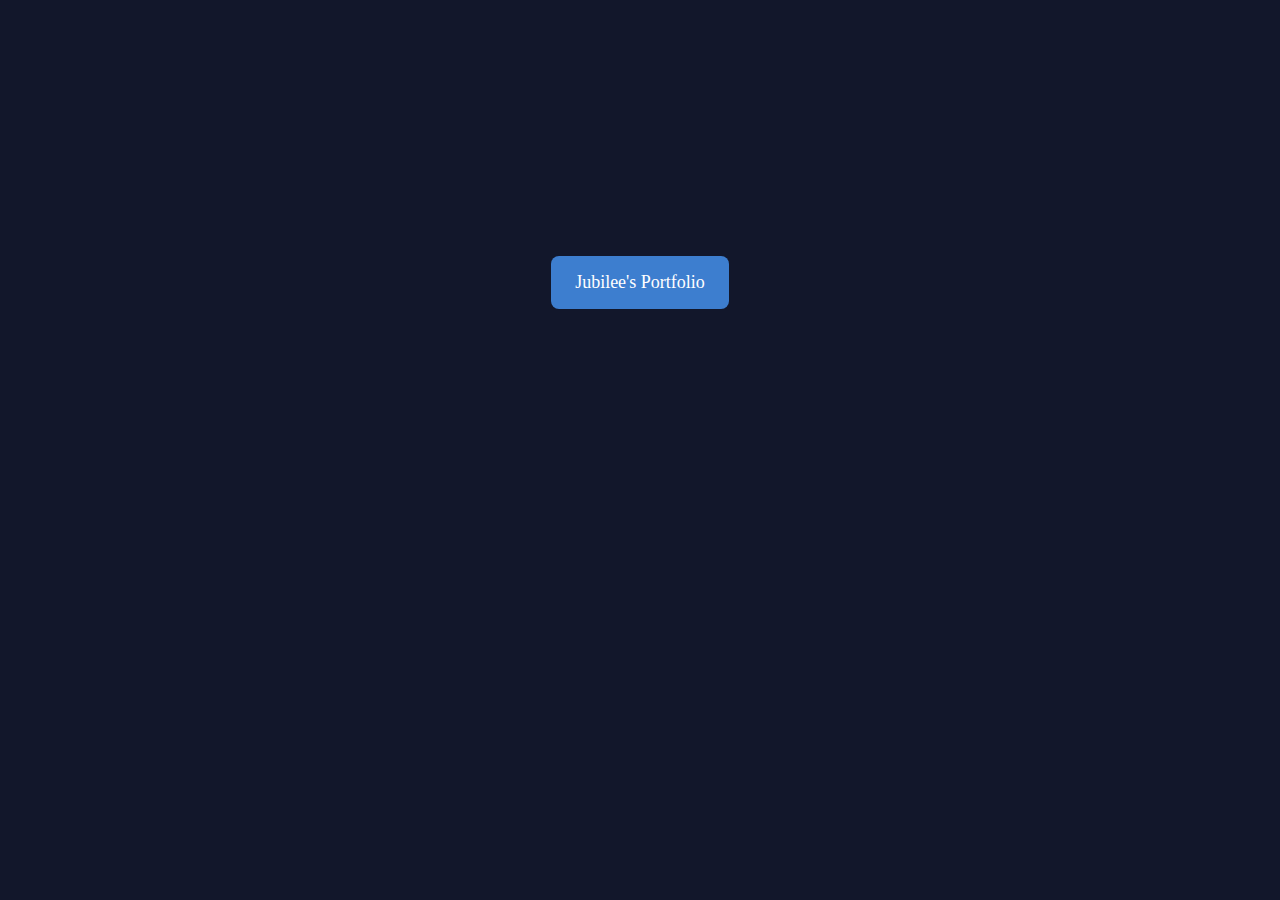
==== index.html @ dd10c6a4 "add all projects, portfolio and index.html" ====
<!DOCTYPE html>
<html lang="en">
<head>
  <meta charset="UTF-8">
  <meta name="viewport" content="width=device-width, initial-scale=1.0">
  <title>Document</title>
  <style>
    *{
      padding: 0;
      margin: 0;
      box-sizing: border-box;
    }
    body{
      display: flex;
      justify-content: center;
      align-items: center;
      margin: 20% auto;
      background-color: #12172B;
    }
    a{
      padding: 1rem 1.5rem;
      background-color: #3D7ECF; 
      text-decoration: none;
      color: #fff;
      border-radius: 0.5rem;
      font-size: 18px;
      transition: .5s;
      cursor: pointer;
    }
    a:hover{
      background-color: #1e4b82;
    }
  </style>
</head>
<body>
  <a href="/My portfolio/index.html">Jubilee's Portfolio</a>
</body>
</html>
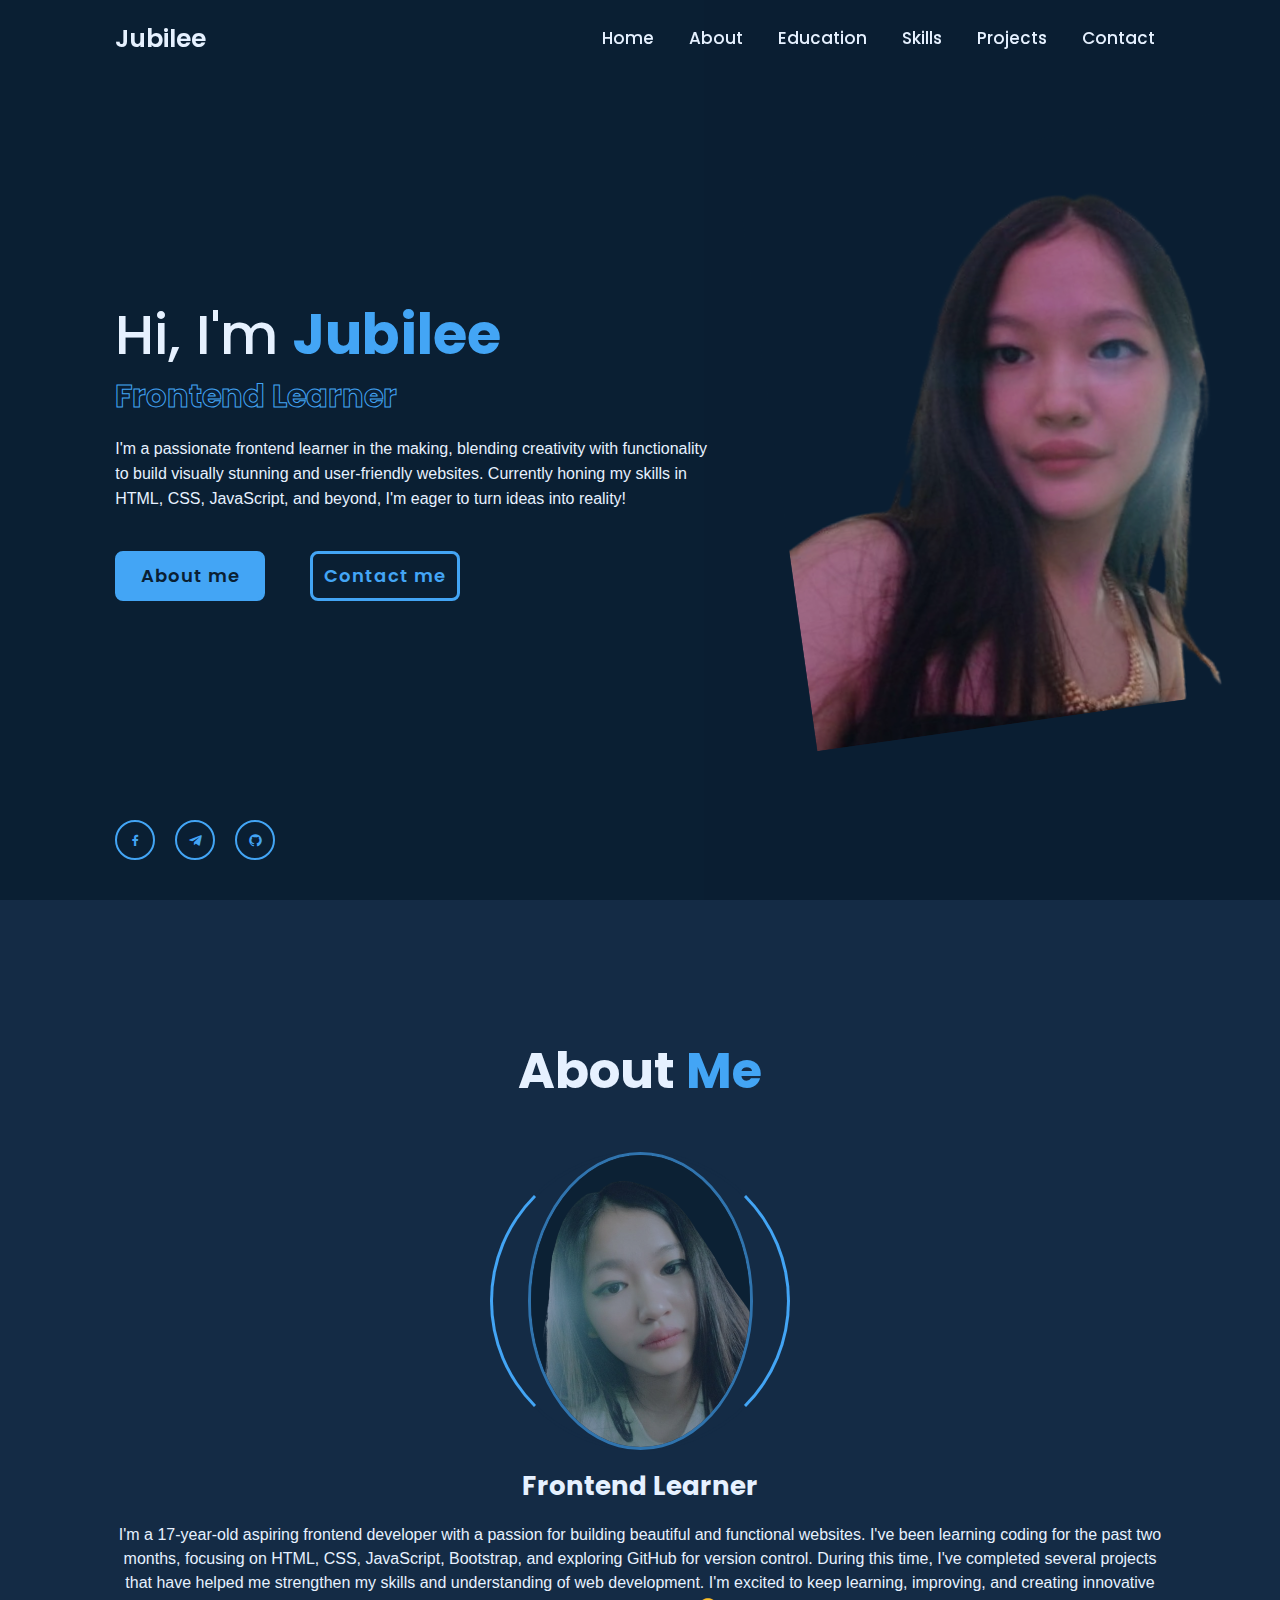
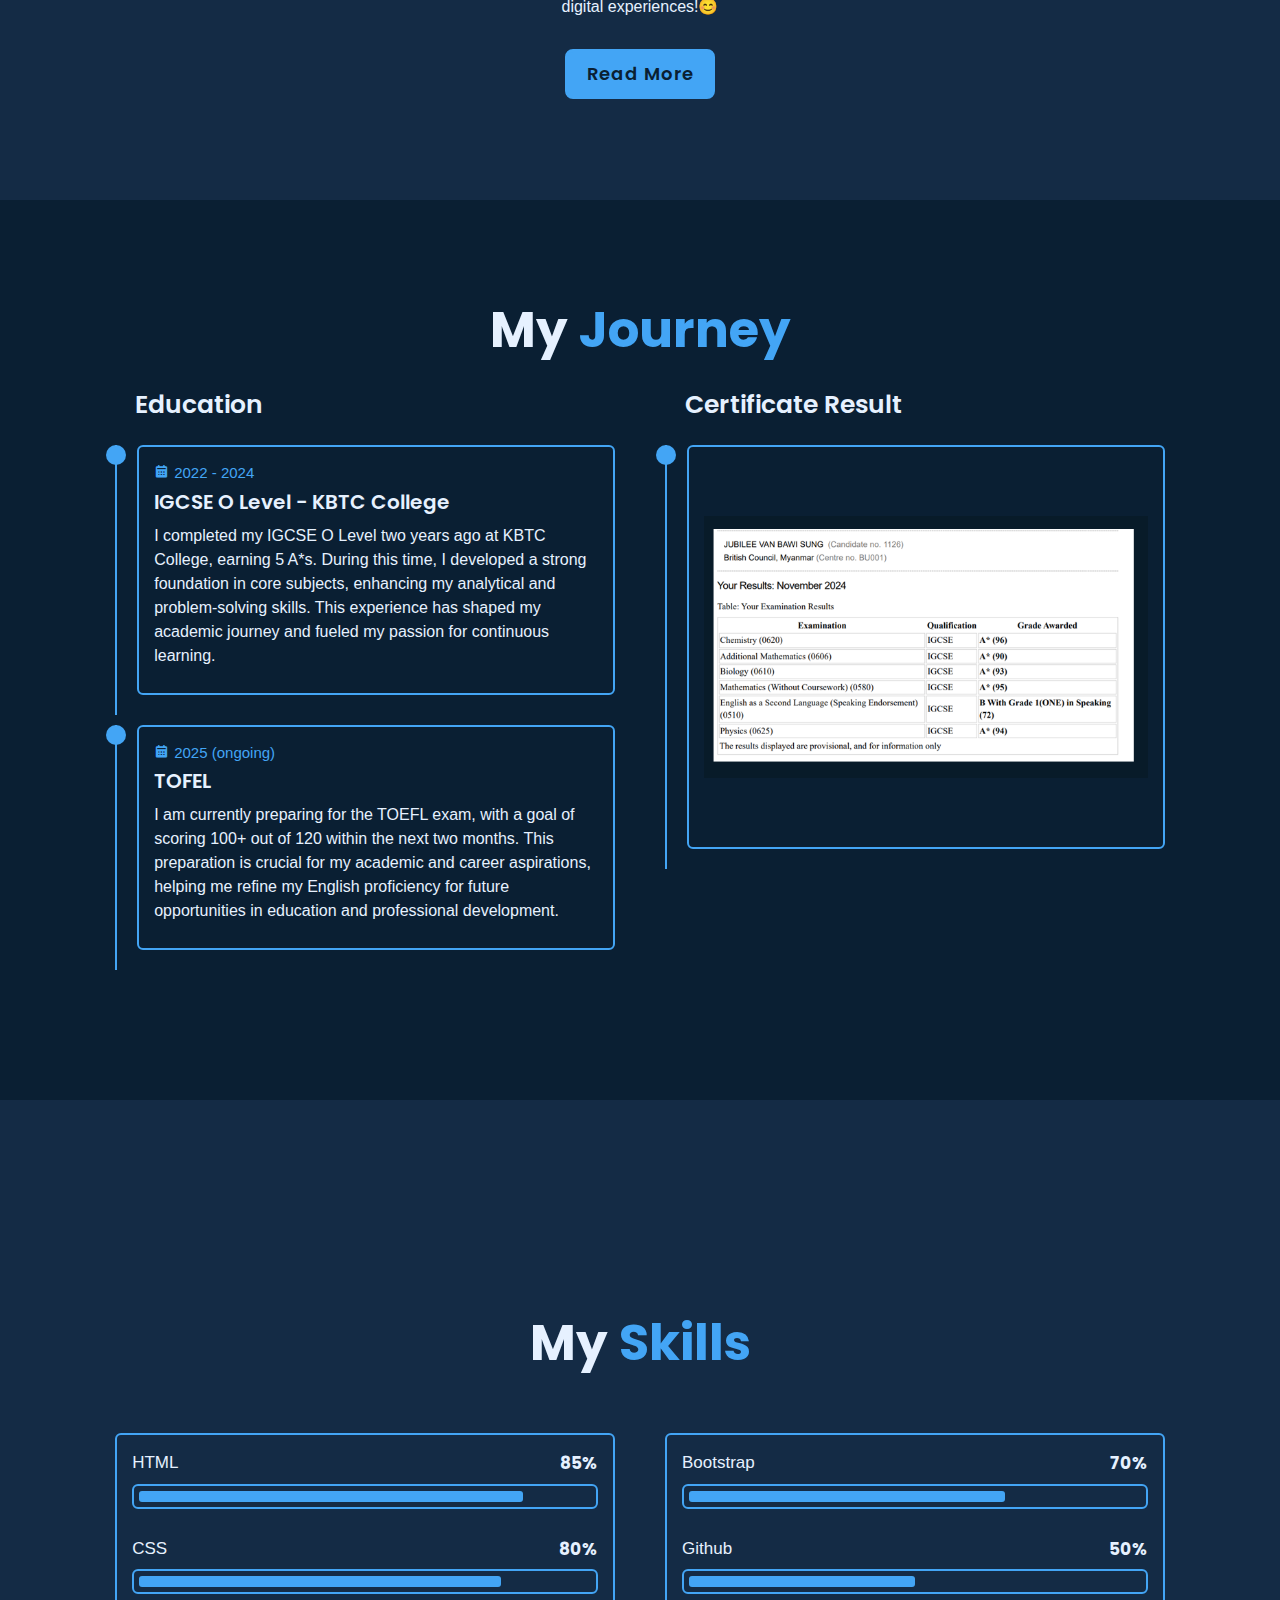
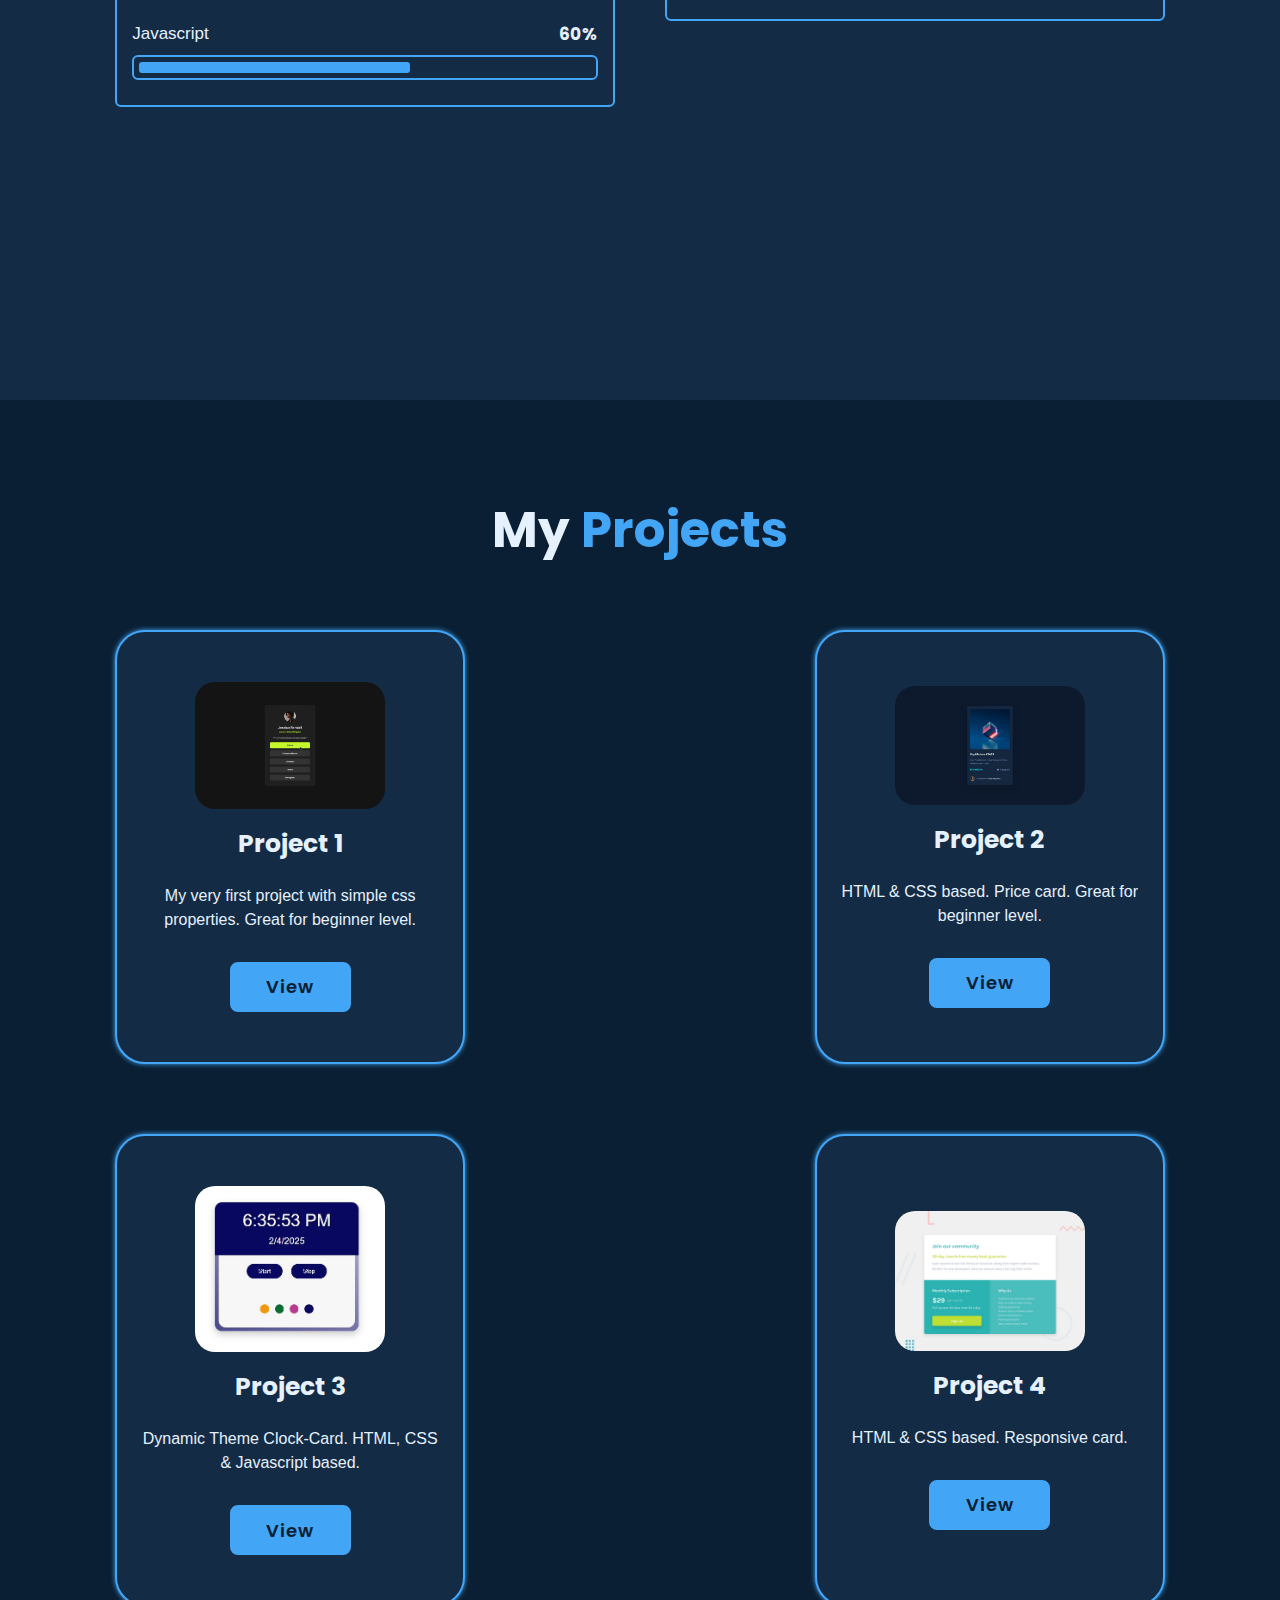
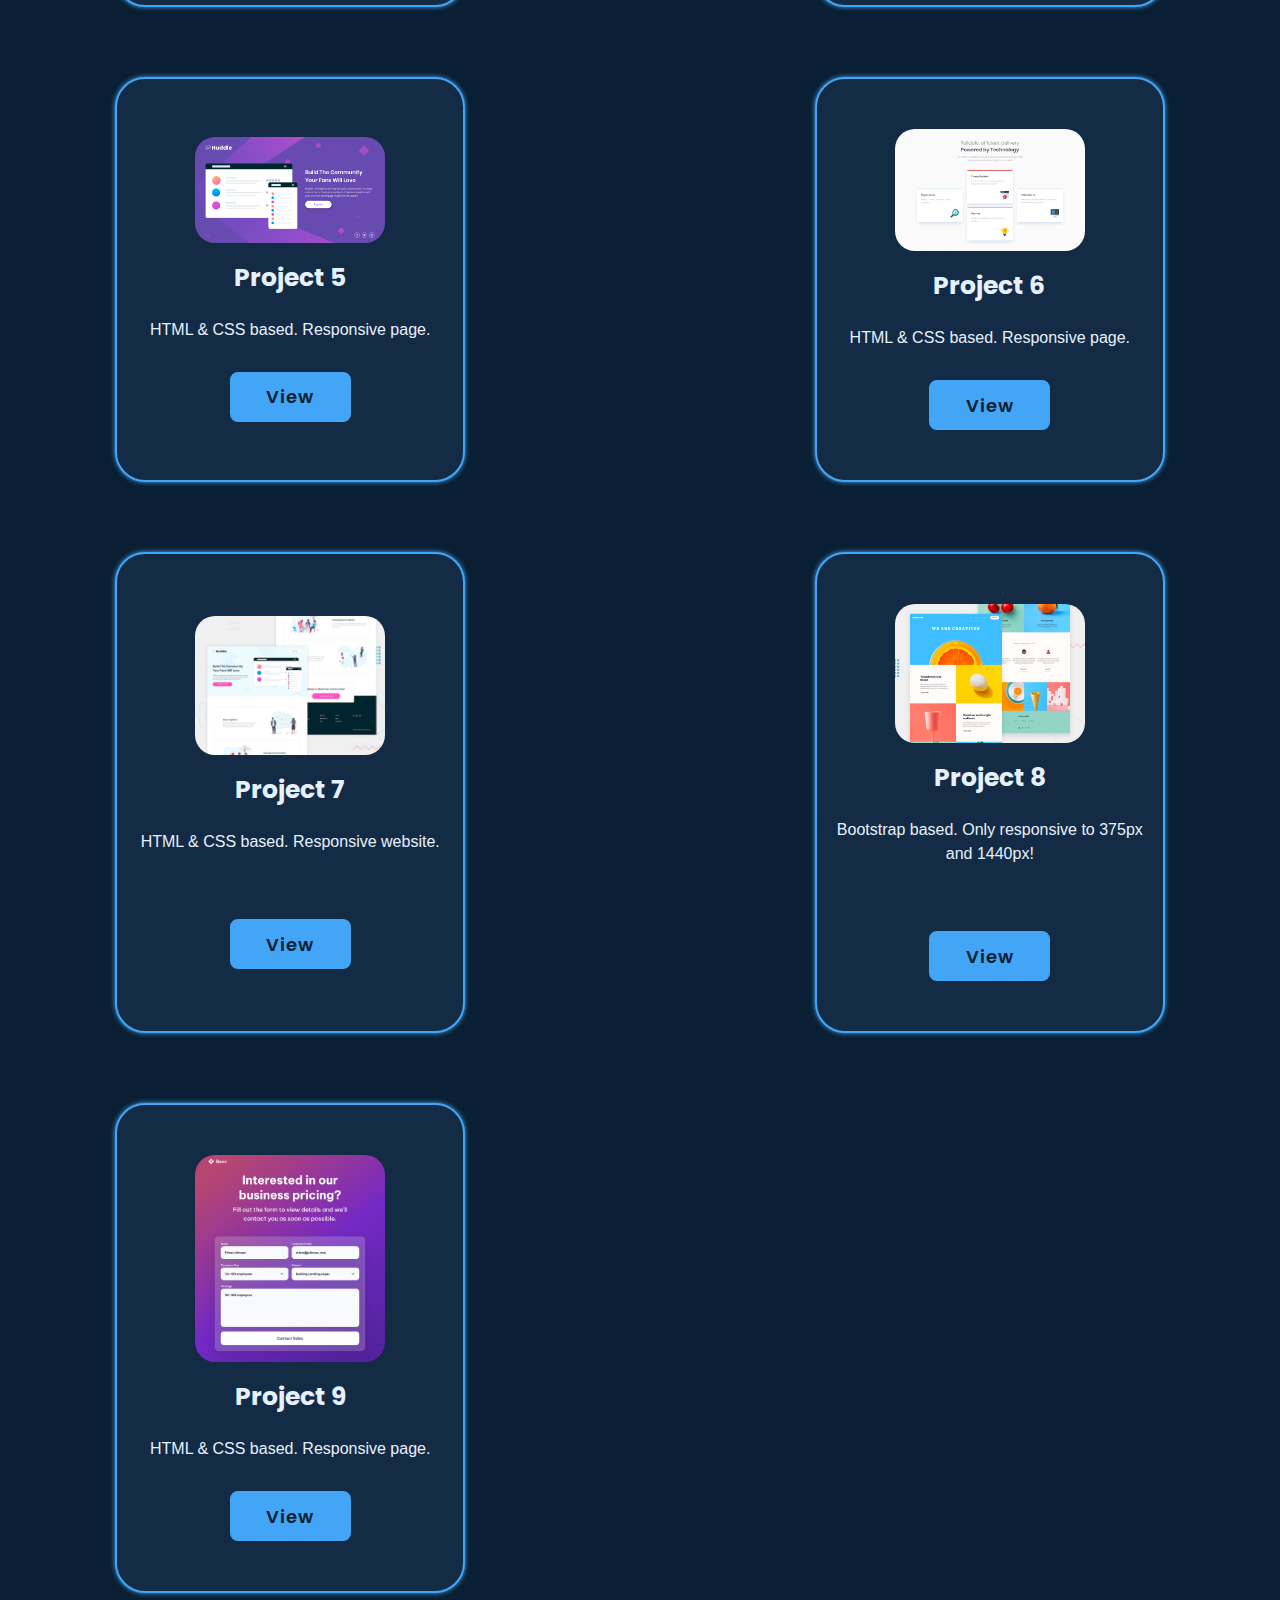
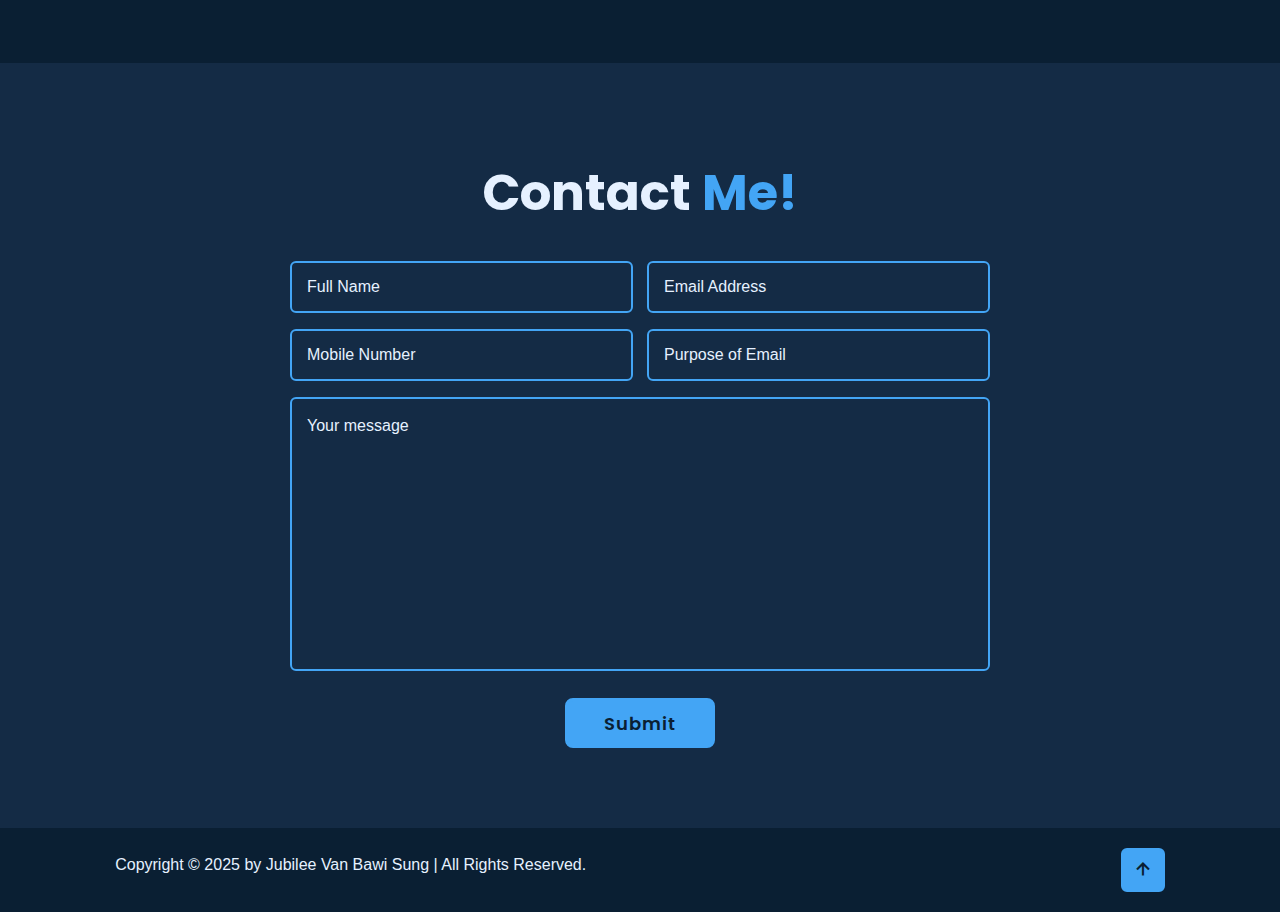
==== commit 916a3635: "changes in position of files" ====
--- a/index.html
+++ b/index.html
@@ -4,35 +4,299 @@
   <meta charset="UTF-8">
   <meta name="viewport" content="width=device-width, initial-scale=1.0">
   <title>Document</title>
-  <style>
-    *{
-      padding: 0;
-      margin: 0;
-      box-sizing: border-box;
-    }
-    body{
-      display: flex;
-      justify-content: center;
-      align-items: center;
-      margin: 20% auto;
-      background-color: #12172B;
-    }
-    a{
-      padding: 1rem 1.5rem;
-      background-color: #3D7ECF; 
-      text-decoration: none;
-      color: #fff;
-      border-radius: 0.5rem;
-      font-size: 18px;
-      transition: .5s;
-      cursor: pointer;
-    }
-    a:hover{
-      background-color: #1e4b82;
-    }
-  </style>
+  <link rel="stylesheet" href="https://maxcdn.bootstrapcdn.com/bootstrap/4.5.2/css/bootstrap.min.css">
+
+<!-- Bootstrap -->
+  <link rel="stylesheet" href="assets/css/style.css">
+
+  <!-- box icons -->
+  <link rel="stylesheet" href="https://unpkg.com/boxicons@2.1.4/css/boxicons.min.css">
 </head>
 <body>
-  <a href="/My portfolio/index.html">Jubilee's Portfolio</a>
+  <!--header design-->
+  <header class="header">
+    <a href="#" class="logo">Jubilee</a>
+
+    <div class="bx bx-menu" id="menu-icon"></div>
+
+    <nav class="navbar">
+      <a href="#home" class="active">Home</a>
+      <a href="#about">About</a>
+      <a href="#education">Education</a>
+      <a href="#skills">Skills</a>
+      <a href="#projects">Projects</a>
+      <a href="#contact">Contact</a>
+
+      <span class="active-nav"></span>
+    </nav>
+  </header>
+
+  <!-- Home section design -->
+  <section class="home" id="home">
+      <div class="home-content">
+        <h1>Hi, I'm <span>Jubilee</span></h1>
+        <div class="text-animate">
+          <h3>Frontend Learner</h3>
+        </div>
+        <p>I'm a passionate frontend learner in the making, blending creativity with functionality to build visually stunning and user-friendly websites. Currently honing my skills in HTML, CSS, JavaScript, and beyond, I'm eager to turn ideas into reality!</p>
+  
+        <div class="btn-box">
+          <a href="#about" class="btn">About me</a>
+          <a href="#contact" class="btn">Contact me</a>
+        </div>
+      </div>
+
+    <div class="home-icons">
+      <a href="https://www.facebook.com/share/1MCAfER3Y3/" target="_blank"><i class="bx bxl-facebook"></i></a>
+      <a href="/assets/images/imgs/telegram_scan-removebg-preview.png" target="_blank"><i class='bx bxl-telegram' ></i></a>
+      <a href="#" target="_blank"><i class='bx bxl-github'></i></a>
+    </div>
+
+    <div class="home-imgHover"></div>
+  </section>
+
+  <!-- About section design-->
+  <section class="about" id="about">
+    <h2 class="heading">About <span>Me</span></h2>
+
+    <div class="about-img">
+      <img src="/assets/images/home-removebg-preview.png" alt="img">
+      <span class="circle-spin"></span>
+    </div>
+
+    <div class="about-content">
+      <h3>Frontend Learner</h3>
+      <p>I'm a 17-year-old aspiring frontend developer with a passion for building beautiful and functional websites. I've been learning coding for the past two months, focusing on HTML, CSS, JavaScript, Bootstrap, and exploring GitHub for version control. During this time, I've completed several projects that have helped me strengthen my skills and understanding of web development. I'm excited to keep learning, improving, and creating innovative digital experiences!😊</p>
+
+      <div class="btn-box btns">
+        <a href="#education" class="btn">Read More</a>
+      </div>
+    </div>
+  </section>
+
+  <!-- Education section design -->
+  <section class="education" id="education">
+    <h2 class="heading">My <span>Journey</span></h2>
+    <div class="education-wrapper">
+      <div class="education-container">
+        <div class="education-info education-column">
+          <h3 class="title">Education</h3>
+          <div class="education-box">
+            <div class="education-content">
+              <div class="content">
+                <div class="year"><i class="bx bxs-calendar"></i>2022 - 2024</div>
+                <h3>IGCSE O Level - KBTC College</h3>
+                <p>I completed my IGCSE O Level two years ago at KBTC College, earning 5 A*s. During this time, I developed a strong foundation in core subjects, enhancing my analytical and problem-solving skills. This experience has shaped my academic journey and fueled my passion for continuous learning.</p>
+              </div>
+            </div>
+          </div>
+          <div class="education-box">
+            <div class="education-content">
+              <div class="content">
+                <div class="year"><i class="bx bxs-calendar"></i>2025 (ongoing)</div>
+                <h3>TOFEL</h3>
+                <p>I am currently preparing for the TOEFL exam, with a goal of scoring 100+ out of 120 within the next two months. This preparation is crucial for my academic and career aspirations, helping me refine my English proficiency for future opportunities in education and professional development.</p>
+              </div>
+            </div>
+          </div>
+        </div>
+        
+        <div class="education-certificate education-column">
+          <h3 class="title">Certificate Result</h3>
+          <div class="img-box">
+            <div class="img-content">
+            <div class="img">
+              <div class="image"></div>
+            </div>
+          </div>
+          </div>
+        </div>
+      </div>
+    </div>
+  </section>
+  
+
+  <!-- Skills section design -->
+  <section class="skills" id="skills">
+    <div class="wrapper">
+    <h2 class="heading">My <span>Skills</span></h2>
+    <div class="skills-row">
+      <div class="skills-column">
+        <div class="skills-box">
+          <div class="skills-content">
+
+            <div class="progress-container">
+              <h3>HTML <span>85%</span></h3>
+              <div class="bar"><span class="html"></span></div>
+            </div>
+
+            <div class="progress-container">
+              <h3>CSS <span>80%</span></h3>
+              <div class="bar"><span class="css"></span></div>
+            </div>
+
+            <div class="progress-container">
+              <h3>Javascript <span>60%</span></h3>
+              <div class="bar"><span class="java-script"></span></div>
+            </div>
+          </div>
+        </div>
+      </div>
+      <div class="skills-column">
+        <div class="skills-box">
+          <div class="skills-content">
+            <div class="progress-container">
+              <h3>Bootstrap <span>70%</span></h3>
+              <div class="bar"><span class="bootstrap"></span></div>
+            </div>
+
+            <div class="progress-container">
+              <h3>Github <span>50%</span></h3>
+              <div class="bar"><span class="github"></span></div>
+            </div>
+          </div>
+        </div>
+      </div>
+    </div>
+  </div>
+  </section>
+
+    <!-- Projects section design -->
+  <section class="projects" id="projects">
+    <h2 class="heading">My <span>Projects</span></h2>
+    <div class="projects-box">
+      <div class="project-card">
+        <img src="/assets/images/projects/1.jpg" alt="Project 1">
+        <h3>Project 1</h3>
+        <p>My very first project with simple css properties. Great for beginner level.</p>
+        <div class="btn-box btns">
+          <a href="/projects/social-links-profile-main/index.html" class="btn" target="_blank">View</a>
+        </div>
+      </div>
+      <div class="project-card">
+        <img src="/assets/images/projects/2.jpg" alt="Project 2">
+        <h3>Project 2</h3>
+        <p>HTML & CSS based. Price card. Great for beginner level.</p>
+        <div class="btn-box btns">
+          <a href="/projects/nft-preview-card-component-main/index.html" class="btn" target="_blank">View</a>
+        </div>
+      </div>
+      <div class="project-card">
+        <img src="/assets/images/projects/10.jpg" alt="Project 3">
+        <h3>Project 3</h3>
+        <p>Dynamic Theme Clock-Card. HTML, CSS & Javascript based.</p>
+        <div class="btn-box btns">
+          <a href="/projects/MyDynamicTheme/index.html" class="btn" target="_blank">View</a>
+        </div>
+      </div>
+      <div class="project-card">
+        <img src="/assets/images/projects/4.jpg" alt="Project 4">
+        <h3>Project 4</h3>
+        <p>HTML & CSS based. Responsive card.</p>
+        <div class="btn-box btns">
+          <a href="/projects/single-price-grid-component-master/index.html" class="btn" target="_blank">View</a>
+        </div>
+      </div>
+      <div class="project-card">
+        <img src="/assets/images/projects/5.jpg" alt="Project 5">
+        <h3>Project 5</h3>
+        <p>HTML & CSS based. Responsive page.</p>
+        <div class="btn-box btns">
+          <a href="/projects/huddle-landing-page-with-single-introductory-section-master/index.html" class="btn" target="_blank">View</a>
+        </div>
+      </div>
+      <div class="project-card">
+        <img src="/assets/images/projects/6.jpg" alt="Project 6">
+        <h3>Project 6</h3>
+        <p>HTML & CSS based. Responsive page.</p>
+        <div class="btn-box btns">
+          <a href="/projects/four-card-feature-section-master/index.html" class="btn" target="_blank">View</a>
+        </div>
+      </div>
+      <div class="project-card">
+        <img src="/assets/images/projects/7.jpg" alt="Project 7">
+        <h3>Project 7</h3>
+        <p>HTML & CSS based. Responsive website.</p>
+        <br>
+        <div class="btn-box btns">
+          <a href="/projects/Homepage/index.html" class="btn" target="_blank">View</a>
+        </div>
+      </div>
+      <div class="project-card">
+        <img src="/assets/images/projects/8.jpg" alt="Project 8">
+        <h3>Project 8</h3>
+        <p>Bootstrap based. Only responsive to 375px and 1440px!</p>
+        <br>
+        <div class="btn-box btns">
+          <a href="/projects/sunnyside-agency-landing-page-main/index.html" class="btn" target="_blank">View</a>
+        </div>
+      </div>
+      <div class="project-card">
+        <img src="/assets/images/projects/9.jpg" alt="Project 9">
+        <h3>Project 9</h3>
+        <p>HTML & CSS based. Responsive page.</p>
+        <div class="btn-box btns">
+          <a href="/projects/contact-page-master/index.html" class="btn" target="_blank">View</a>
+        </div>
+      </div>
+    </div>
+  </section>
+
+  <!-- Contact section design -->
+  <section class="contact" id="contact">
+    <h2 class="heading">Contact <span>Me!</span></h2>
+
+    <form action="#">
+      <div class="input-box">
+        <div class="input-field">
+          <input type="text" placeholder="Full Name" required>
+          <span class="focus"></span>
+        </div>
+        <div class="input-field">
+          <input type="email" placeholder="Email Address" required>
+          <span class="focus"></span>
+        </div>
+      </div>
+
+      <div class="input-box">
+        <div class="input-field">
+          <input type="number" placeholder="Mobile Number" required>
+          <span class="focus"></span>
+        </div>
+        <div class="input-field">
+          <input type="text" placeholder="Purpose of Email" required>
+          <span class="focus"></span>
+        </div>
+      </div>
+
+      <div class="textarea-field">
+        <textarea name="" id="" cols="30" rows="10" placeholder="Your message" required></textarea>
+        <span class="focus"></span>
+      </div>
+
+      <div class="btn-box btns">
+        <button type="submit" class="btn" id="submit">Submit</button>
+      </div>
+      <p id="paragraph"></p>
+    </form>
+  </section>
+
+  <!-- Footer design -->
+   <footer class="footer">
+    <div class="footer-text">
+      <p>Copyright &copy; 2025 by Jubilee Van Bawi Sung | All Rights Reserved.</p>
+    </div>
+    
+    <div class="footer-icons">
+      <a href="#"><i class="bx bx-up-arrow-alt"></i></a>
+    </div>
+   </footer>
+
+
+  <script src="/My portfolio/assets/js/script.js"></script>
+  <script src="/My portfolio/assets/js/submit.js"></script>
+  <!-- Bootstrap -->
+  <script src="https://maxcdn.bootstrapcdn.com/bootstrap/4.5.2/js/bootstrap.bundle.min.js"></script>
+
 </body>
 </html>--- a/assets/css/style.css
+++ b/assets/css/style.css
@@ -0,0 +1,872 @@
+@font-face {
+  font-family: "Poppins-light";
+  src: url("../font/Poppins/Poppins-Light.ttf");
+}
+@font-face {
+  font-family: "Poppins-regular";
+  src: url("../font/Poppins/Poppins-Regular.ttf");
+}
+@font-face {
+  font-family: "Poppins-medium";
+  src: url("../font/Poppins/Poppins-Medium.ttf");
+}
+@font-face {
+  font-family: "Poppins-semiBold";
+  src: url("../font/Poppins/Poppins-SemiBold.ttf");
+}
+@font-face {
+  font-family: "Poppins-bold";
+  src: url("../font/Poppins/Poppins-Bold.ttf");
+}
+@font-face {
+  font-family: "Poppins-extraBold";
+  src: url("../font/Poppins/Poppins-ExtraBold.ttf");
+}
+* {
+  padding: 0;
+  margin: 0;
+  box-sizing: border-box;
+  font-family: "Poppins", sans-serif;
+  text-decoration: none;
+  border: none;
+  outline: none;
+  scroll-behavior: smooth;
+}
+
+/*#2D91C2 #2F9BCE*/
+html {
+  font-size: 62.5%;
+}
+
+body {
+  background-color: #0A1F33;
+  color: #E6F1FF;
+}
+
+/* Universal button style */
+.btn-box {
+  position: relative;
+  display: flex;
+  justify-content: space-between;
+  width: 34.5rem;
+  height: 5rem;
+}
+.btn-box .btn {
+  position: relative;
+  display: inline-flex; /*can put jc and ai center in children */
+  justify-content: center;
+  align-items: center;
+  width: 15rem;
+  height: 100%;
+  background-color: #43A5F5;
+  border: 3.2px solid #43A5F5;
+  border-radius: 0.8rem;
+  font-size: 1.8rem;
+  font-family: Poppins-semiBold;
+  letter-spacing: 0.1rem;
+  color: #0A1F33;
+  z-index: 1;
+  overflow: hidden;
+  transform: 0.5s;
+}
+.btn-box .btn:hover {
+  color: #43A5F5;
+}
+.btn-box .btn:nth-child(2) {
+  background-color: transparent;
+  color: #43A5F5;
+}
+.btn-box .btn:nth-child(2):hover {
+  color: #0A1F33;
+}
+.btn-box .btn:nth-child(2)::before {
+  background-color: #43A5F5;
+}
+.btn-box .btn::before {
+  content: "";
+  position: absolute;
+  top: 0;
+  left: 0;
+  width: 0;
+  height: 100%;
+  background-color: #0A1F33;
+  z-index: -1;
+  transition: 0.5s;
+}
+.btn-box .btn:hover::before {
+  width: 100%;
+}
+
+/* Universal heading style */
+.heading {
+  font-size: 5rem;
+  margin-bottom: 3rem;
+  text-align: center;
+}
+
+span {
+  color: #43A5F5;
+}
+
+.heading, span {
+  font-family: Poppins-bold;
+}
+
+/*Header design*/
+.header {
+  position: fixed;
+  top: 0;
+  left: 0;
+  width: 100%;
+  padding: 2rem 9%;
+  background: transparent;
+  -webkit-backdrop-filter: blur(10px);
+          backdrop-filter: blur(10px);
+  display: flex;
+  justify-content: space-between;
+  align-items: center;
+  z-index: 100;
+  transition: 0.3s;
+}
+.header.sticky {
+  background: linear-gradient(transparent, #0A1F33);
+  -webkit-backdrop-filter: blur(20px);
+          backdrop-filter: blur(20px);
+}
+.header .logo {
+  font-size: 2.5rem;
+  color: #E6F1FF;
+  font-family: Poppins-semiBold;
+  transition: 0.3s;
+}
+.header .logo:hover {
+  text-decoration: none;
+  transform: scale(1.15);
+}
+.header .navbar a {
+  font-size: 1.7rem;
+  color: #E6F1FF;
+  font-family: Poppins-medium;
+  margin-left: 3.5rem;
+  transition: 0.3s ease;
+}
+.header .navbar a:hover {
+  color: #43A5F5;
+  text-decoration: none;
+  /*transform: scale(1.05);*/
+}
+.header .navbar a:active {
+  color: #43A5F5;
+  text-decoration: none;
+}
+.header #menu-icon {
+  font-size: 3.6rem;
+  color: #E6F1FF;
+  cursor: pointer;
+  visibility: hidden;
+}
+
+/* Universal section alignment */
+section {
+  min-height: 100vh;
+  padding: 10rem 9% 2rem;
+}
+
+/* Home design */
+.home {
+  display: flex;
+  align-items: center;
+  padding: 0 9%;
+  background-image: url("/assets/images/imgs/IMG.png");
+  background-repeat: no-repeat;
+  background-position: cover;
+  background-position: center;
+}
+.home .home-content {
+  max-width: 60rem;
+  z-index: 99;
+}
+.home .home-content h1 {
+  font-size: 5.6rem;
+  font-family: Poppins-medium;
+  line-height: 1.3;
+}
+.home .home-content h1 span {
+  color: #43A5F5;
+}
+.home .home-content .text-animate {
+  position: relative;
+  width: 32.8rem;
+}
+.home .home-content .text-animate h3 {
+  font-size: 3.2rem;
+  font-family: Poppins-bold;
+  color: transparent;
+  -webkit-text-stroke: 1px #43A5F5;
+}
+.home .home-content p {
+  font-size: 1.6rem;
+  margin: 2rem 0 4rem;
+  line-height: 2.5rem; /*optional*/
+}
+.home .home-content .btn-box {
+  position: relative;
+  display: flex;
+  justify-content: space-between;
+  width: 34.5rem;
+  height: 5rem;
+}
+.home .home-content .btn-box .btn {
+  position: relative;
+  display: inline-flex; /*can put jc and ai center in children */
+  justify-content: center;
+  align-items: center;
+  width: 15rem;
+  height: 100%;
+  background-color: #43A5F5;
+  border: 3.2px solid #43A5F5;
+  border-radius: 0.8rem;
+  font-size: 1.8rem;
+  font-family: Poppins-semiBold;
+  letter-spacing: 0.1rem;
+  color: #0A1F33;
+  z-index: 1;
+  overflow: hidden;
+  transform: 0.5s;
+}
+.home .home-content .btn-box .btn:hover {
+  color: #43A5F5;
+}
+.home .home-content .btn-box .btn:nth-child(2) {
+  background-color: transparent;
+  color: #43A5F5;
+}
+.home .home-content .btn-box .btn:nth-child(2):hover {
+  color: #0A1F33;
+}
+.home .home-content .btn-box .btn:nth-child(2)::before {
+  background-color: #43A5F5;
+}
+.home .home-content .btn-box .btn::before {
+  content: "";
+  position: absolute;
+  top: 0;
+  left: 0;
+  width: 0;
+  height: 100%;
+  background-color: #0A1F33;
+  z-index: -1;
+  transition: 0.5s;
+}
+.home .home-content .btn-box .btn:hover::before {
+  width: 100%;
+}
+.home .home-icons {
+  position: absolute;
+  bottom: 4rem;
+  display: flex;
+  justify-content: space-between;
+  gap: 2rem;
+}
+.home .home-icons a {
+  position: relative;
+  display: inline-flex;
+  justify-content: center;
+  align-items: center;
+  width: 40px;
+  height: 40px;
+  background-color: transparent;
+  border: 0.2rem solid #43A5F5;
+  border-radius: 50%;
+  font-size: 1.5rem;
+  color: #43A5F5;
+  z-index: 1;
+  overflow: hidden;
+}
+.home .home-icons a:hover {
+  color: #0A1F33;
+}
+.home .home-icons a::before {
+  content: "";
+  position: absolute;
+  top: 0;
+  left: 0;
+  width: 0;
+  height: 100%;
+  background-color: #43A5F5;
+  z-index: -1;
+  transition: 0.5s;
+}
+.home .home-icons a:hover::before {
+  width: 100%;
+}
+.home .home-imgHover {
+  position: absolute;
+  top: 0;
+  right: 0;
+  width: 45%;
+  height: 100%;
+  background-color: transparent;
+  /*border: 2px solid red;*/
+  background: #0A1F33;
+  /*opacity: 0.45;*/
+  opacity: 0.2;
+}
+
+/* About design */
+.about {
+  display: flex;
+  justify-content: center;
+  align-items: center;
+  flex-direction: column;
+  gap: 2rem;
+  background-color: #142B45;
+  padding-bottom: 6rem;
+}
+.about .heading {
+  font-size: 5rem;
+  margin-bottom: 3rem;
+  text-align: center;
+}
+.about span {
+  color: #43A5F5;
+}
+.about .heading, .about span {
+  font-family: Poppins-bold;
+}
+.about .about-img {
+  position: relative;
+  display: flex;
+  justify-content: center;
+  align-items: center;
+  width: 30rem;
+  height: 30rem;
+}
+.about .about-img img {
+  width: 22.5rem;
+  border-radius: 50%;
+  border: 0.3rem solid #43A5F5;
+  opacity: 0.6;
+  z-index: 1;
+  -o-object-fit: contain;
+     object-fit: contain;
+}
+.about .about-img .circle-spin {
+  position: absolute;
+  top: 0%;
+  left: 0%;
+  transform: translate(-50%, -50%), rotate(0);
+  width: 100%;
+  height: 100%;
+  border-radius: 50%;
+  border-top: 0.3rem solid #142B45;
+  border-bottom: 0.3rem solid #142B45;
+  border-left: 0.3rem solid #43A5F5;
+  border-right: 0.3rem solid #43A5F5;
+  /*background-color: $bg-color;
+  opacity: 0.5;*/
+}
+.about .about-content {
+  text-align: center;
+}
+.about .about-content h3 {
+  font-size: 2.6rem;
+  font-family: Poppins-bold;
+}
+.about .about-content p {
+  font-size: 1.6rem;
+  margin: 2rem 0 3rem;
+}
+.about .about-content .btn-box {
+  margin: 0 auto;
+}
+.about .about-content .btn-box .btn {
+  margin: 0 auto;
+}
+
+/* Education design */
+.education {
+  padding-bottom: 4rem;
+}
+.education .education-wrapper .education-container {
+  display: flex;
+  flex-wrap: wrap;
+  gap: 5rem;
+}
+.education .education-wrapper .education-container .education-column {
+  flex: 1 1 40rem;
+}
+.education .education-wrapper .education-container .education-info {
+  display: flex;
+  flex-direction: column;
+  flex-wrap: wrap;
+  gap: 1rem;
+}
+.education .education-wrapper .education-container .education-info .title {
+  font-size: 2.5rem;
+  margin: 0 0 1.5rem 2rem;
+  font-family: Poppins-semiBold;
+}
+.education .education-wrapper .education-container .education-info .education-box {
+  border-left: 0.2rem solid #43A5F5;
+}
+.education .education-wrapper .education-container .education-info .education-box .education-content {
+  position: relative;
+  padding-left: 2rem;
+}
+.education .education-wrapper .education-container .education-info .education-box .education-content::before {
+  content: "";
+  position: absolute;
+  top: 0;
+  left: -1.1rem;
+  width: 2rem;
+  height: 2rem;
+  background: #43A5F5;
+  border-radius: 50%;
+}
+.education .education-wrapper .education-container .education-info .education-box .education-content .content {
+  position: relative;
+  padding: 1.5rem;
+  border: 0.2rem solid #43A5F5;
+  border-radius: 0.6rem;
+  margin-bottom: 2rem;
+}
+.education .education-wrapper .education-container .education-info .education-box .education-content .content::before {
+  content: "";
+  position: absolute;
+  top: 0;
+  left: 0;
+  width: 0;
+  height: 100%;
+  background-color: #142B45;
+  z-index: -1;
+  transition: 1s;
+}
+.education .education-wrapper .education-container .education-info .education-box .education-content .content:hover::before {
+  content: "";
+  position: absolute;
+  top: 0;
+  left: 0;
+  width: 100%;
+  height: 100%;
+  background-color: #142B45;
+  z-index: -1;
+}
+.education .education-wrapper .education-container .education-info .education-box .education-content .content .year {
+  font-size: 1.5rem;
+  color: #43A5F5;
+  padding-bottom: 0.5rem;
+}
+.education .education-wrapper .education-container .education-info .education-box .education-content .content .year i {
+  margin-right: 0.5rem;
+}
+.education .education-wrapper .education-container .education-info .education-box .education-content .content h3 {
+  font-size: 2rem;
+  font-family: Poppins-semiBold;
+}
+.education .education-wrapper .education-container .education-info .education-box .education-content .content p {
+  font-size: 1.6rem;
+  padding-top: 0.5rem;
+}
+.education .education-wrapper .education-container .education-certificate {
+  display: flex;
+  flex-direction: column;
+  gap: 1rem;
+}
+.education .education-wrapper .education-container .education-certificate .title {
+  font-size: 2.5rem;
+  margin: 0 0 1.5rem 2rem;
+  font-family: Poppins-semiBold;
+}
+.education .education-wrapper .education-container .education-certificate .img-box {
+  border-left: 0.2rem solid #43A5F5;
+}
+.education .education-wrapper .education-container .education-certificate .img-box .img-content {
+  position: relative;
+  padding-left: 2rem;
+}
+.education .education-wrapper .education-container .education-certificate .img-box .img-content::before {
+  content: "";
+  position: absolute;
+  top: 0;
+  left: -1.1rem;
+  width: 2rem;
+  height: 2rem;
+  background: #43A5F5;
+  border-radius: 50%;
+}
+.education .education-wrapper .education-container .education-certificate .img-box .img-content .img {
+  padding: 1.5rem;
+  border: 0.2rem solid #43A5F5;
+  border-radius: 0.6rem;
+  margin-bottom: 2rem;
+}
+.education .education-wrapper .education-container .education-certificate .img-box .img-content .img .image {
+  background-image: url("/assets/images/result-removebg-preview.png");
+  background-repeat: no-repeat;
+  background-size: contain;
+  background-position: center;
+  height: 37rem;
+  transition: 0.3s ease;
+}
+.education .education-wrapper .education-container .education-certificate .img-box .img-content .img .image:hover {
+  box-shadow: 0 0 25px #43A5F5, 0 0 50px #43A5F5;
+  transform: scale(1.02);
+}
+
+/* Skills design */
+.skills {
+  min-height: auto;
+  /*padding-bottom: 24rem;*/
+  min-height: 100vh;
+  background: #142B45;
+  display: flex;
+  flex-direction: column;
+  justify-content: center;
+  padding-top: 0;
+}
+.skills .wrapper {
+  height: 100%;
+  margin-bottom: 6rem;
+}
+.skills .wrapper .heading {
+  padding-bottom: 3rem;
+}
+.skills .wrapper .skills-row {
+  display: flex;
+  flex-wrap: wrap;
+  gap: 5rem;
+}
+.skills .wrapper .skills-row .skills-column {
+  flex: 1 1 40rem;
+}
+.skills .wrapper .skills-row .skills-column .skills-box .skills-content {
+  position: relative;
+  border: 0.2rem solid #43A5F5;
+  border-radius: 0.6rem;
+  padding: 0.8rem 1.5rem 0.5rem;
+  z-index: 1;
+  overflow: hidden;
+}
+.skills .wrapper .skills-row .skills-column .skills-box .skills-content::before {
+  content: "";
+  position: absolute;
+  top: 0;
+  left: 0;
+  width: 0;
+  height: 100%;
+  background-color: #0A1F33;
+  opacity: 0.5;
+  z-index: -1;
+  transition: 1.5s;
+}
+.skills .wrapper .skills-row .skills-column .skills-box .skills-content:hover::before {
+  width: 100%;
+}
+.skills .wrapper .skills-row .skills-column .skills-box .skills-content .progress-container {
+  padding: 1rem 0;
+}
+.skills .wrapper .skills-row .skills-column .skills-box .skills-content .progress-container h3 {
+  font-size: 1.7rem;
+  display: flex;
+  justify-content: space-between;
+}
+.skills .wrapper .skills-row .skills-column .skills-box .skills-content .progress-container h3 span {
+  color: #E6F1FF;
+}
+.skills .wrapper .skills-row .skills-column .skills-box .skills-content .progress-container .bar {
+  height: 2.5rem;
+  border-radius: 0.6rem;
+  border: 0.2rem solid #43A5F5;
+  padding: 0.5rem;
+  margin: 1rem 0;
+}
+.skills .wrapper .skills-row .skills-column .skills-box .skills-content .progress-container .bar span {
+  display: block;
+  height: 100%;
+  border-radius: 0.3rem;
+  background: #43A5F5;
+}
+.skills .wrapper .skills-row .skills-column .skills-box .skills-content .progress-container .bar .html {
+  width: 85%;
+}
+.skills .wrapper .skills-row .skills-column .skills-box .skills-content .progress-container .bar .css {
+  width: 80%;
+}
+.skills .wrapper .skills-row .skills-column .skills-box .skills-content .progress-container .bar .java-script {
+  width: 60%;
+}
+.skills .wrapper .skills-row .skills-column .skills-box .skills-content .progress-container .bar .bootstrap {
+  width: 70%;
+}
+.skills .wrapper .skills-row .skills-column .skills-box .skills-content .progress-container .bar .github {
+  width: 50%;
+}
+
+/* Projects design */
+.projects {
+  background-color: #0A1F33;
+  padding-bottom: 7rem;
+}
+.projects .projects-box {
+  display: flex;
+  flex-wrap: wrap;
+  row-gap: 7rem;
+  display: flex;
+  justify-content: space-between;
+  margin: 7rem 0 0;
+}
+.projects .projects-box .project-card {
+  display: flex;
+  flex-direction: column;
+  align-items: center;
+  justify-content: center;
+  text-align: center;
+  background-color: #142B45;
+  border: 2px solid #43A5F5;
+  border-radius: 3rem;
+  gap: 2rem;
+  max-width: 35rem;
+  padding: 5rem 2rem;
+  overflow: hidden;
+  cursor: pointer;
+  box-shadow: 0 0 5px #43A5F5;
+  transition: 0.3s ease;
+}
+.projects .projects-box .project-card:hover {
+  box-shadow: 0 0 25px #43A5F5, 0 0 50px #43A5F5;
+  transform: scale(1.02);
+}
+.projects .projects-box .project-card img {
+  max-width: 19rem;
+  border-radius: 2em;
+  -o-object-fit: cover;
+     object-fit: cover;
+}
+.projects .projects-box .project-card h3 {
+  font-size: 2.5rem;
+  font-family: Poppins-bold;
+}
+.projects .projects-box .project-card p {
+  font-size: 1.6rem;
+}
+.projects .projects-box .project-card .btn-box .btn {
+  width: 35%;
+  margin: 0 auto;
+}
+
+/* Contact design */
+.contact {
+  min-height: auto;
+  padding-bottom: 7rem;
+  background: #142B45;
+}
+.contact form {
+  max-width: 70rem;
+  margin: 0 auto;
+  text-align: center;
+}
+.contact form input, .contact form textarea {
+  width: 100%;
+  height: 100%;
+  padding: 1.5rem;
+  font-size: 1.6rem;
+  color: #E6F1FF;
+  background: transparent;
+  border-radius: 0.6rem;
+  border: 0.2rem solid #43A5F5;
+}
+.contact form input::-moz-placeholder, .contact form textarea::-moz-placeholder {
+  color: #E6F1FF;
+}
+.contact form input::placeholder, .contact form textarea::placeholder {
+  color: #E6F1FF;
+}
+.contact form .input-box {
+  position: relative;
+  display: flex;
+  justify-content: space-between;
+  flex-wrap: wrap;
+}
+.contact form .input-box .input-field {
+  position: relative;
+  width: 49%;
+  margin: 0.8rem 0;
+}
+.contact form .textarea-field {
+  position: relative;
+  margin: 0.8rem 0 2.7rem;
+  display: flex;
+}
+.contact form .textarea-field textarea {
+  resize: none;
+}
+.contact form .btn-box {
+  margin: 0 auto;
+}
+.contact form .btn-box .btn {
+  margin: 0 auto;
+}
+
+/* Footer design */
+.footer {
+  display: flex;
+  justify-content: space-between;
+  align-items: center;
+  flex-wrap: wrap;
+  padding: 2rem 9%;
+  background: #0A1F33;
+}
+.footer .footer-text p {
+  font-size: 1.6rem;
+}
+.footer .footer-icons a {
+  position: relative;
+  display: inline-flex;
+  justify-content: center;
+  align-items: center;
+  padding: 0.8rem;
+  background-color: #43A5F5;
+  border: 0.2rem solid #43A5F5;
+  border-radius: 0.6rem;
+  z-index: 1;
+  overflow: hidden;
+  transition: 0.5s;
+}
+.footer .footer-icons a:hover {
+  text-decoration: none;
+}
+.footer .footer-icons a:hover i {
+  color: #E6F1FF;
+}
+.footer .footer-icons a::before {
+  content: "";
+  position: absolute;
+  top: 0;
+  left: 0;
+  width: 0;
+  height: 100%;
+  background: #142B45;
+  z-index: -1;
+  transition: 0.5s;
+}
+.footer .footer-icons a:hover::before {
+  width: 100%;
+}
+.footer .footer-icons a i {
+  font-size: 2.4rem;
+  color: #0A1F33;
+  transition: 0.5s;
+}
+
+/* BREAKPOINTS */
+@media (max-width: 1200px) {
+  html {
+    font-size: 55%;
+  }
+}
+@media (max-width: 992px) {
+  .header {
+    padding: 2rem 4%;
+  }
+  section {
+    padding: 10rem 4% 2rem;
+  }
+  .home {
+    padding: 0 4%;
+  }
+  .footer {
+    padding: 2rem 4%;
+  }
+}
+@media (max-width: 768px) {
+  .header {
+    background: #0A1F33;
+  }
+  .header #menu-icon {
+    visibility: visible;
+  }
+  .header .navbar {
+    display: list-item;
+    position: absolute;
+    top: -500%;
+    left: 0;
+    width: 100%;
+    padding: 1rem 4%;
+    background: #0A1F33;
+    box-shadow: 0 0.5rem 1rem rgba(0, 0, 0, 0.2);
+    transition: 0.3s ease;
+    transition-delay: 0.3s;
+    background: #0A1F33;
+    z-index: 1;
+  }
+  .header .navbar.active {
+    transition-delay: 0s;
+    top: 100%;
+  }
+  .header .navbar.active a {
+    transform: translateX(0);
+    transition-delay: 0.3s;
+  }
+  .header .navbar a {
+    display: block;
+    font-size: 2rem;
+    margin: 3rem 0;
+    transform: translateX(-20rem);
+  }
+  .home .home-imgHover {
+    pointer-events: none;
+    background-color: #0A1F33;
+    opacity: 0.7;
+  }
+}
+@media (max-width: 700px) {
+  .projects .projects-box {
+    justify-content: center;
+    gap: 4rem;
+  }
+}
+@media (max-width: 520px) {
+  html {
+    font-size: 50%;
+  }
+  .home .home-icons a {
+    width: 3.5rem;
+    height: 3.5rem;
+  }
+  .home .home-icons a:hover {
+    text-decoration: none;
+  }
+}
+@media (max-width: 462px) {
+  .home .home-content h1 {
+    font-size: 5.2rem;
+  }
+  .education {
+    padding: 10rem 4% 5rem 5%;
+  }
+  .contact form .input-box .input-field {
+    width: 100%;
+  }
+  .footer {
+    flex-direction: column-reverse;
+  }
+  .footer p {
+    margin-top: 2rem;
+    text-align: center;
+  }
+}
+@media (max-width: 371px) {
+  .home {
+    justify-content: center;
+  }
+  .home .home-content {
+    display: flex;
+    align-items: center;
+    flex-direction: column;
+    text-align: center;
+  }
+  .home .home-content h1 {
+    font-size: 5rem;
+  }
+}/*# sourceMappingURL=style.css.map */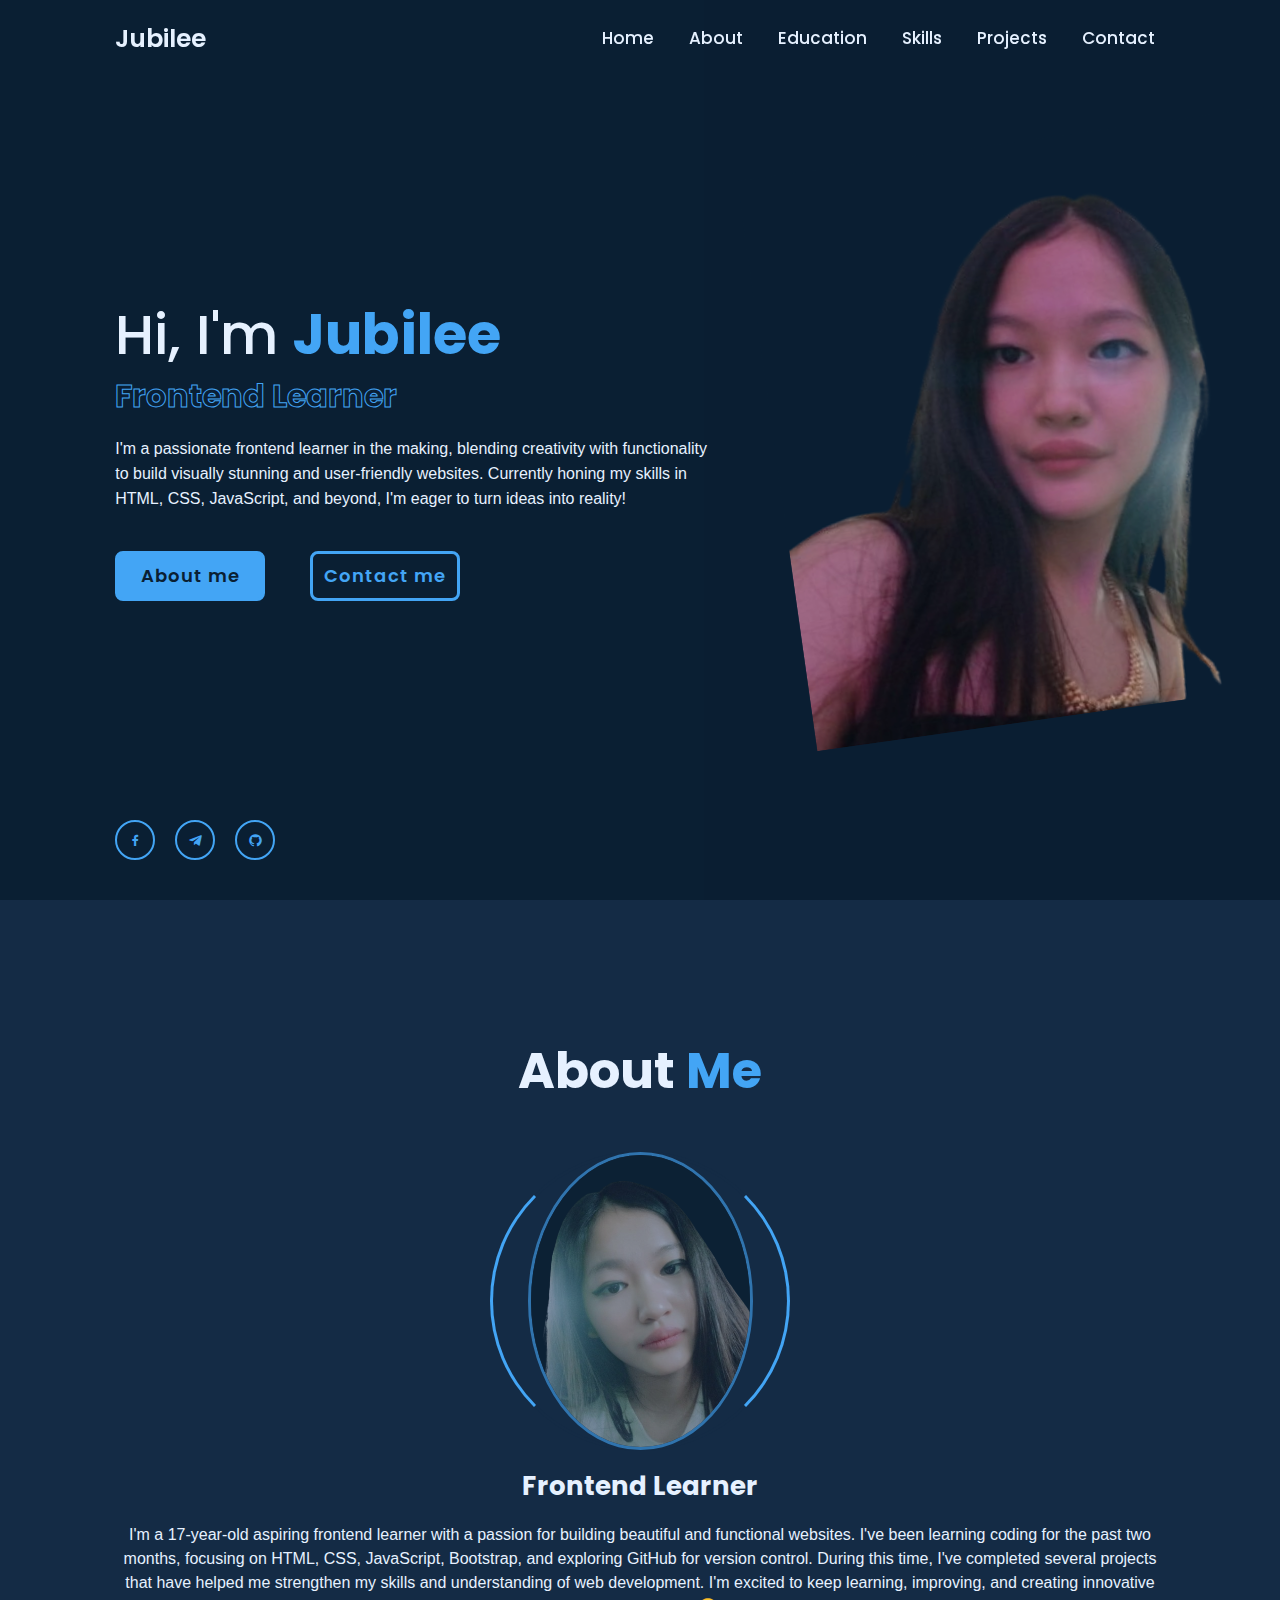
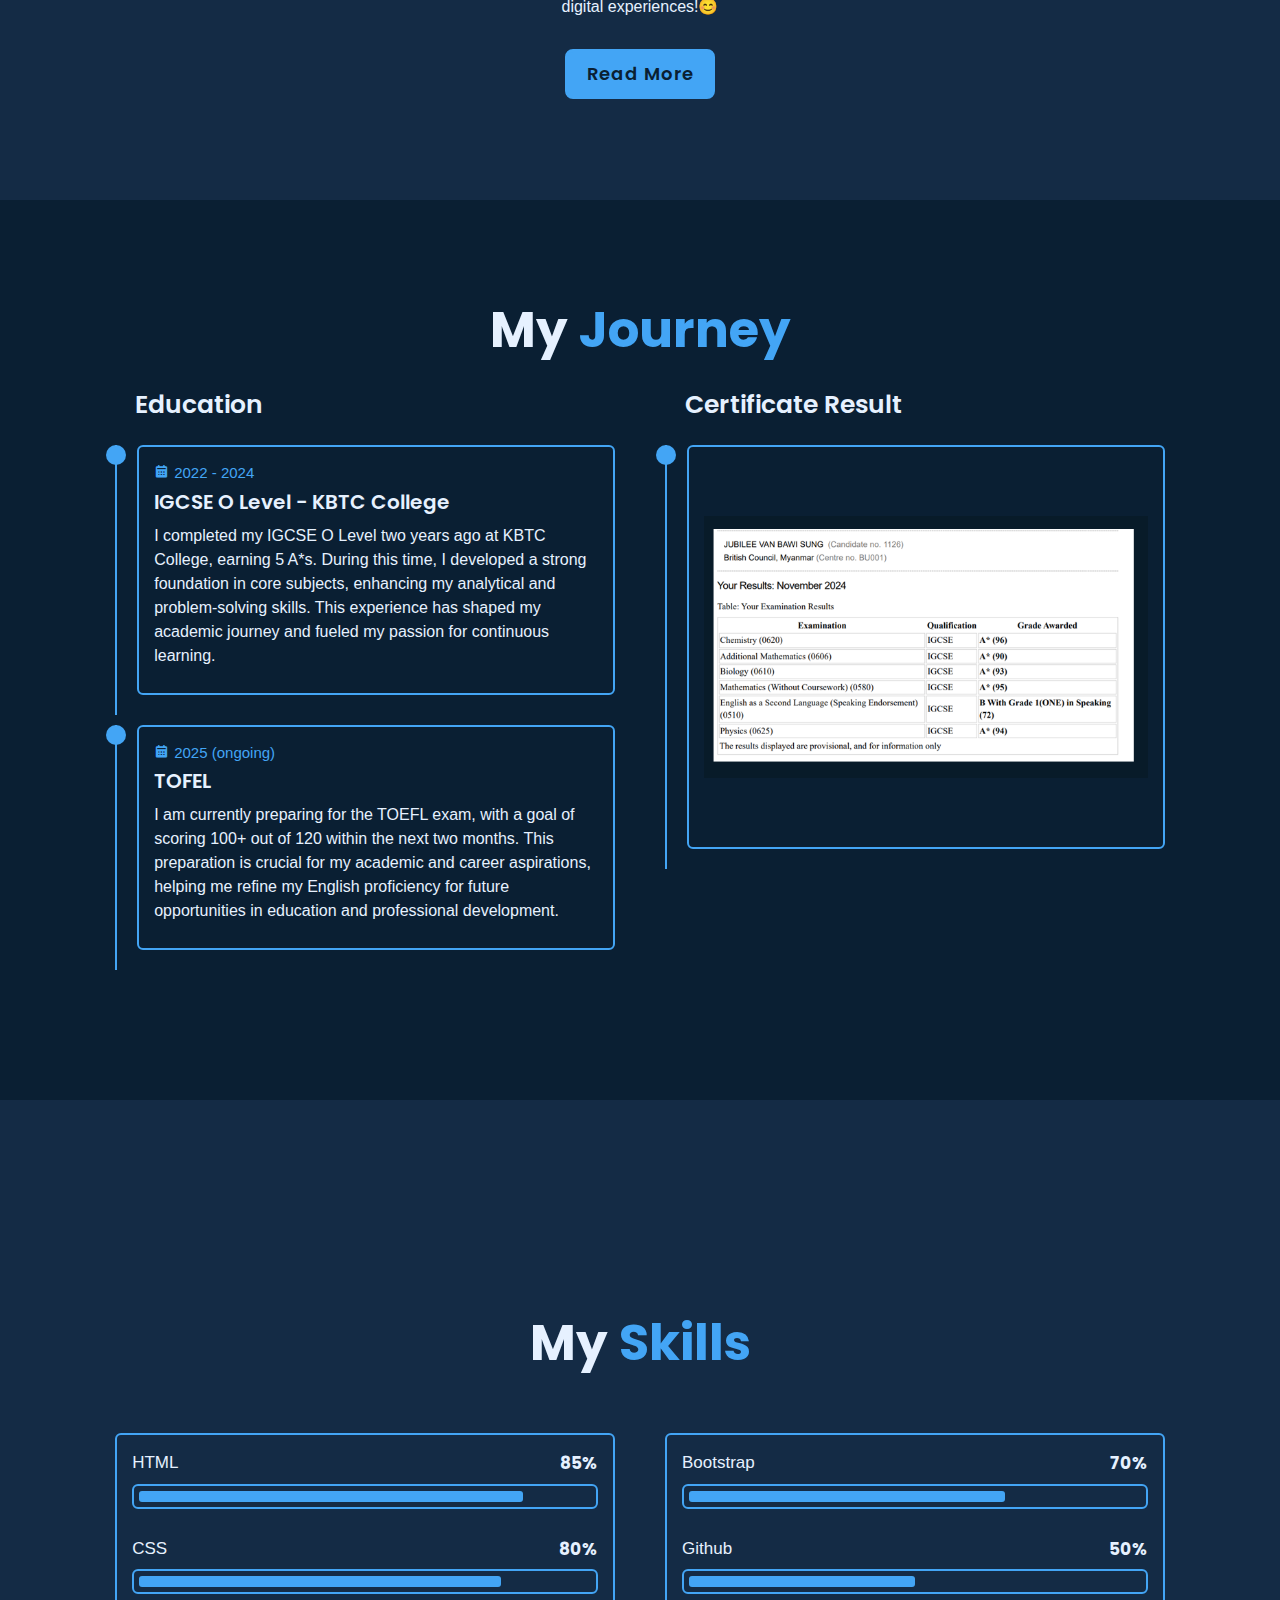
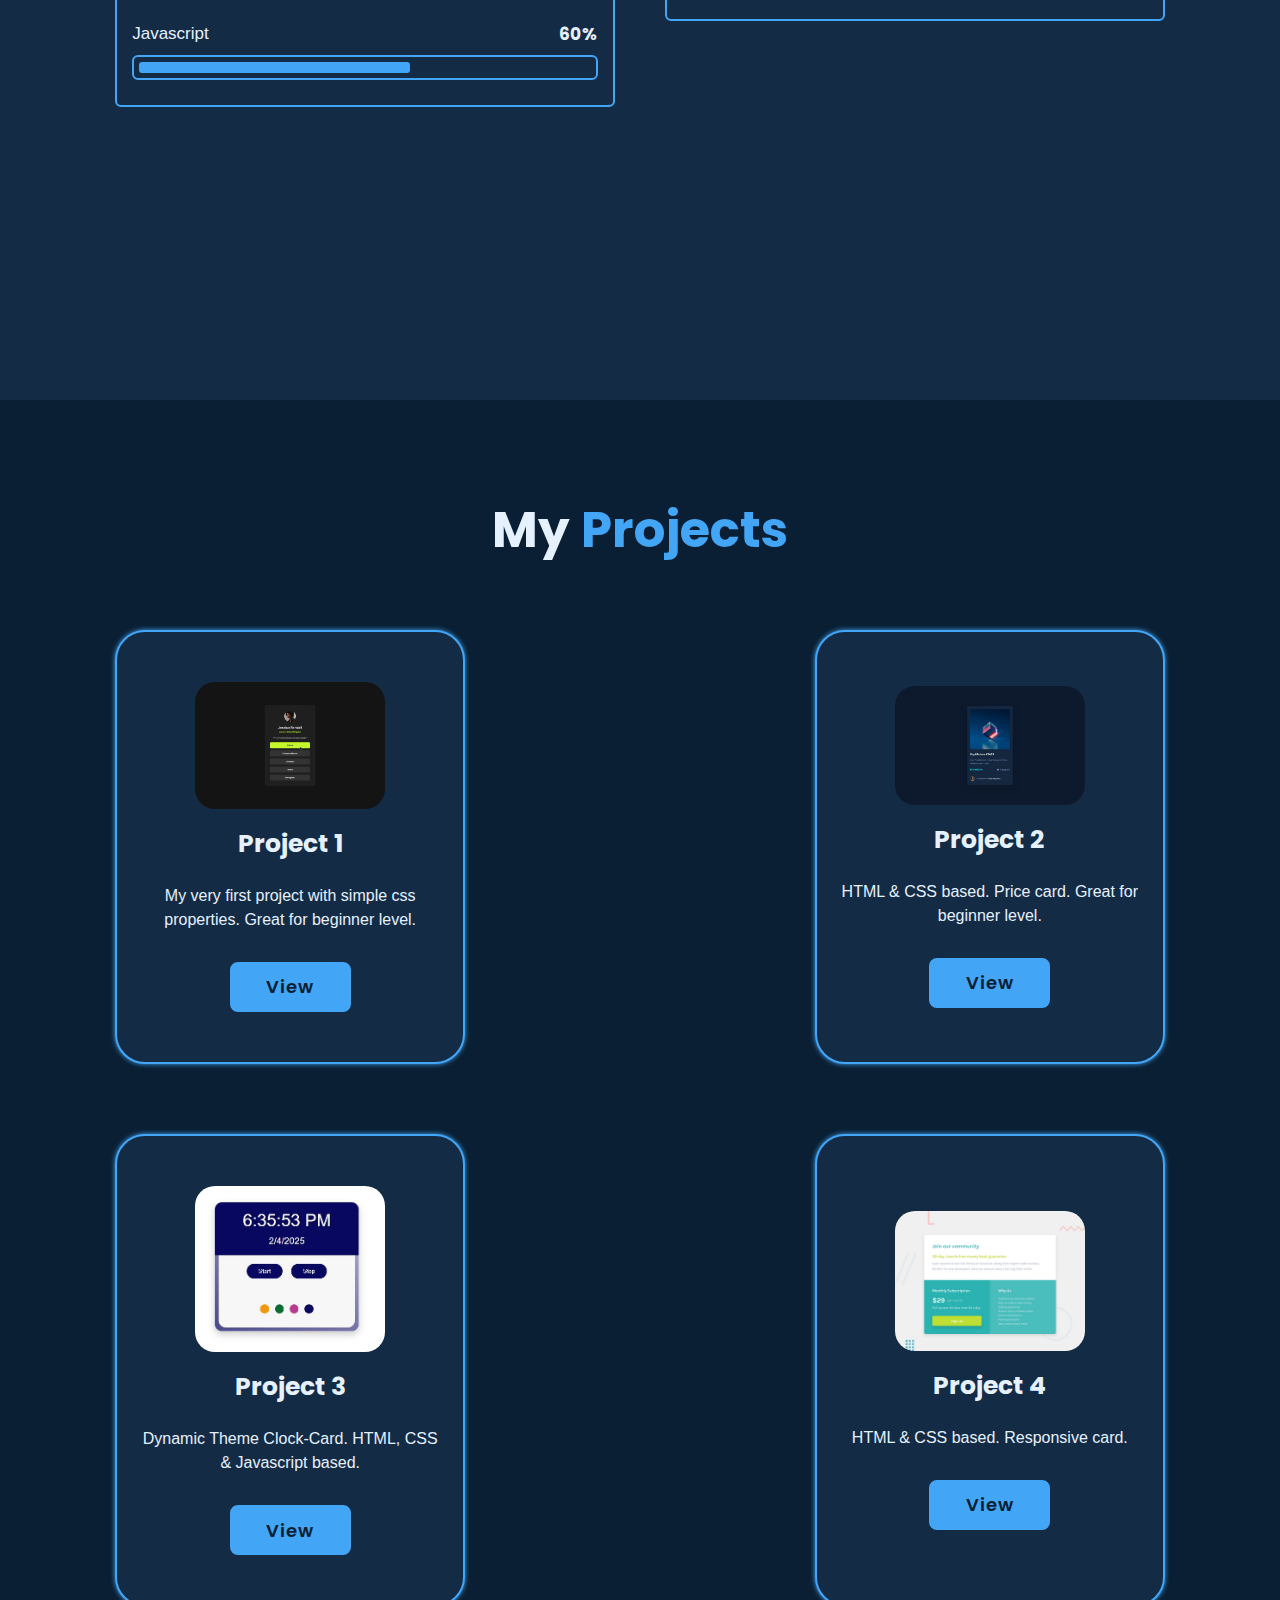
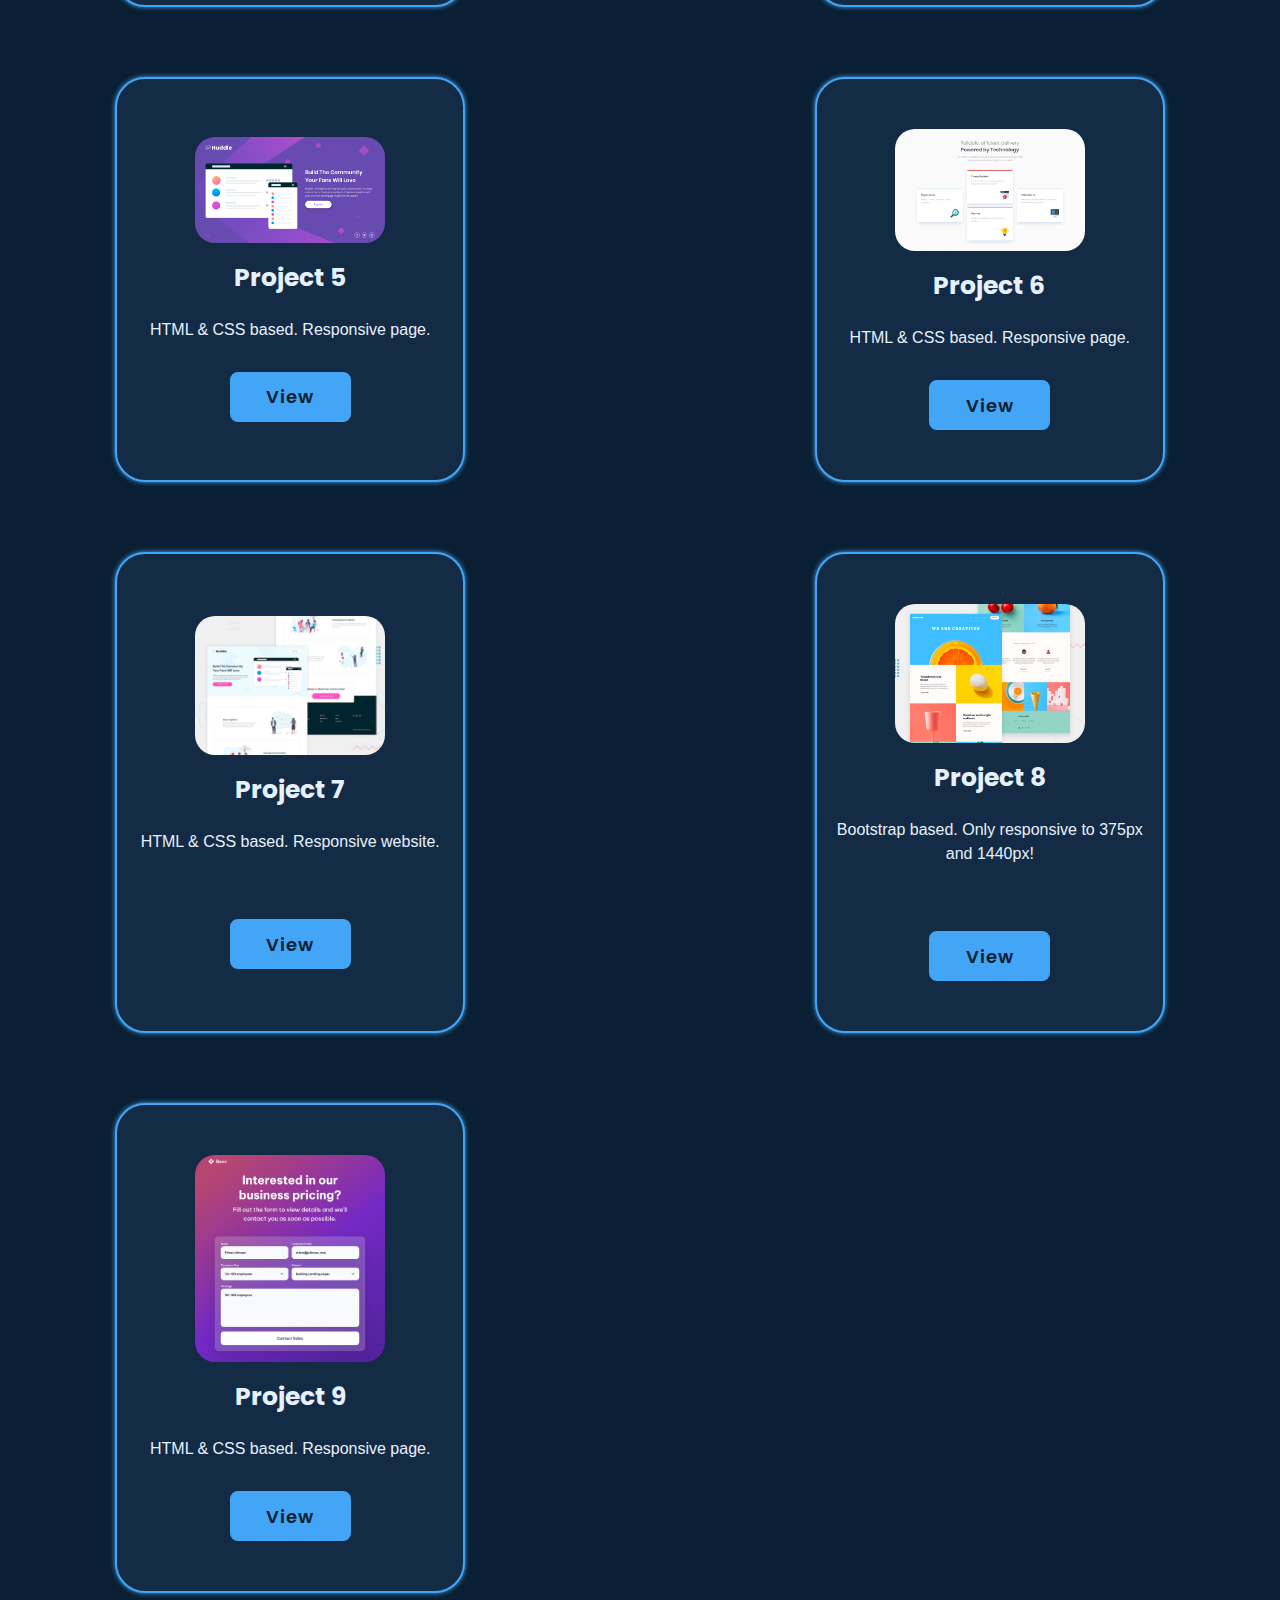
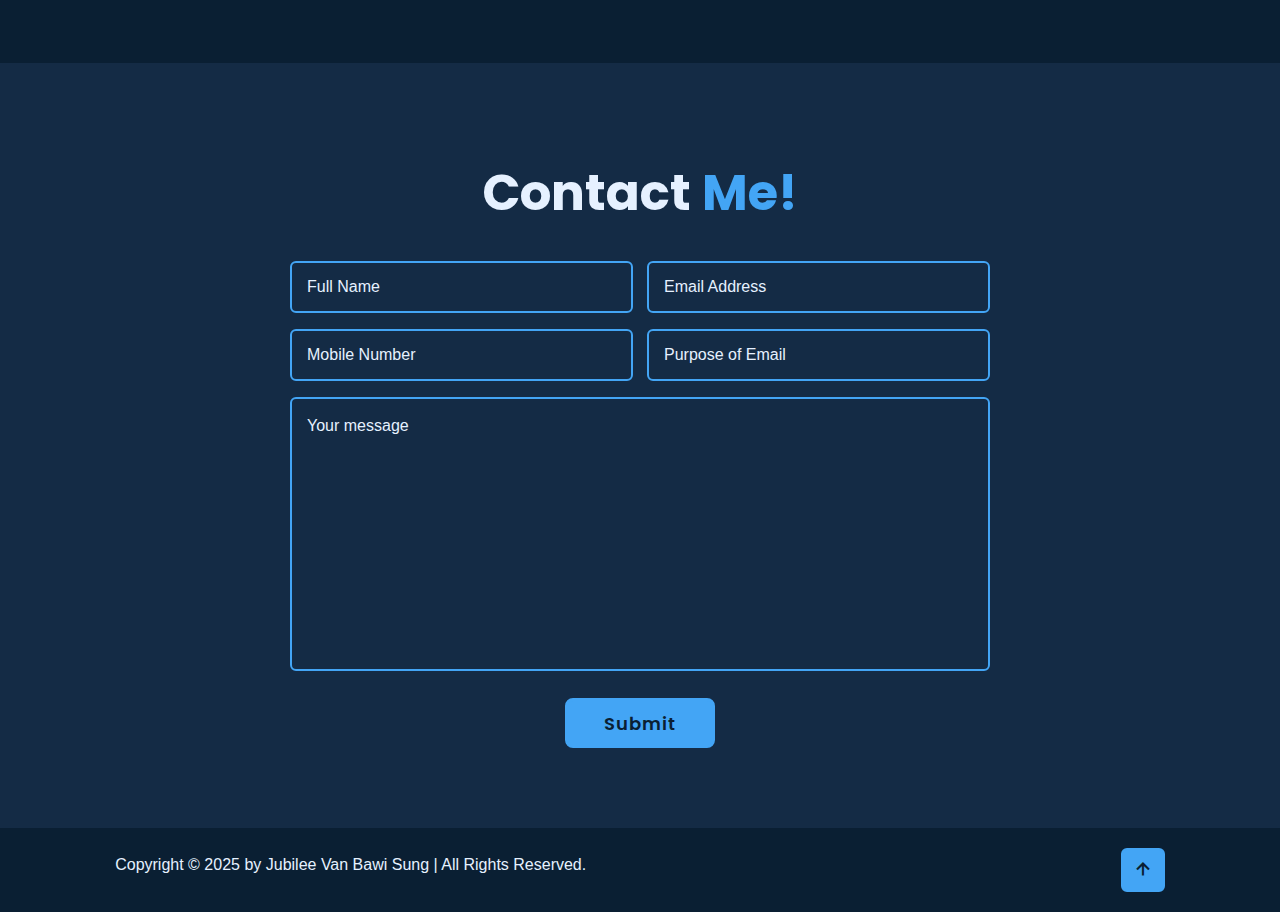
==== commit 0518c76f: "insert link and change a word in about-section" ====
--- a/index.html
+++ b/index.html
@@ -49,7 +49,7 @@
     <div class="home-icons">
       <a href="https://www.facebook.com/share/1MCAfER3Y3/" target="_blank"><i class="bx bxl-facebook"></i></a>
       <a href="/assets/images/imgs/telegram_scan-removebg-preview.png" target="_blank"><i class='bx bxl-telegram' ></i></a>
-      <a href="#" target="_blank"><i class='bx bxl-github'></i></a>
+      <a href="https://github.com/Jubileeva/Assignments-MT-coding-" target="_blank"><i class='bx bxl-github'></i></a>
     </div>
 
     <div class="home-imgHover"></div>
@@ -66,7 +66,7 @@
 
     <div class="about-content">
       <h3>Frontend Learner</h3>
-      <p>I'm a 17-year-old aspiring frontend developer with a passion for building beautiful and functional websites. I've been learning coding for the past two months, focusing on HTML, CSS, JavaScript, Bootstrap, and exploring GitHub for version control. During this time, I've completed several projects that have helped me strengthen my skills and understanding of web development. I'm excited to keep learning, improving, and creating innovative digital experiences!😊</p>
+      <p>I'm a 17-year-old aspiring frontend learner with a passion for building beautiful and functional websites. I've been learning coding for the past two months, focusing on HTML, CSS, JavaScript, Bootstrap, and exploring GitHub for version control. During this time, I've completed several projects that have helped me strengthen my skills and understanding of web development. I'm excited to keep learning, improving, and creating innovative digital experiences!😊</p>
 
       <div class="btn-box btns">
         <a href="#education" class="btn">Read More</a>
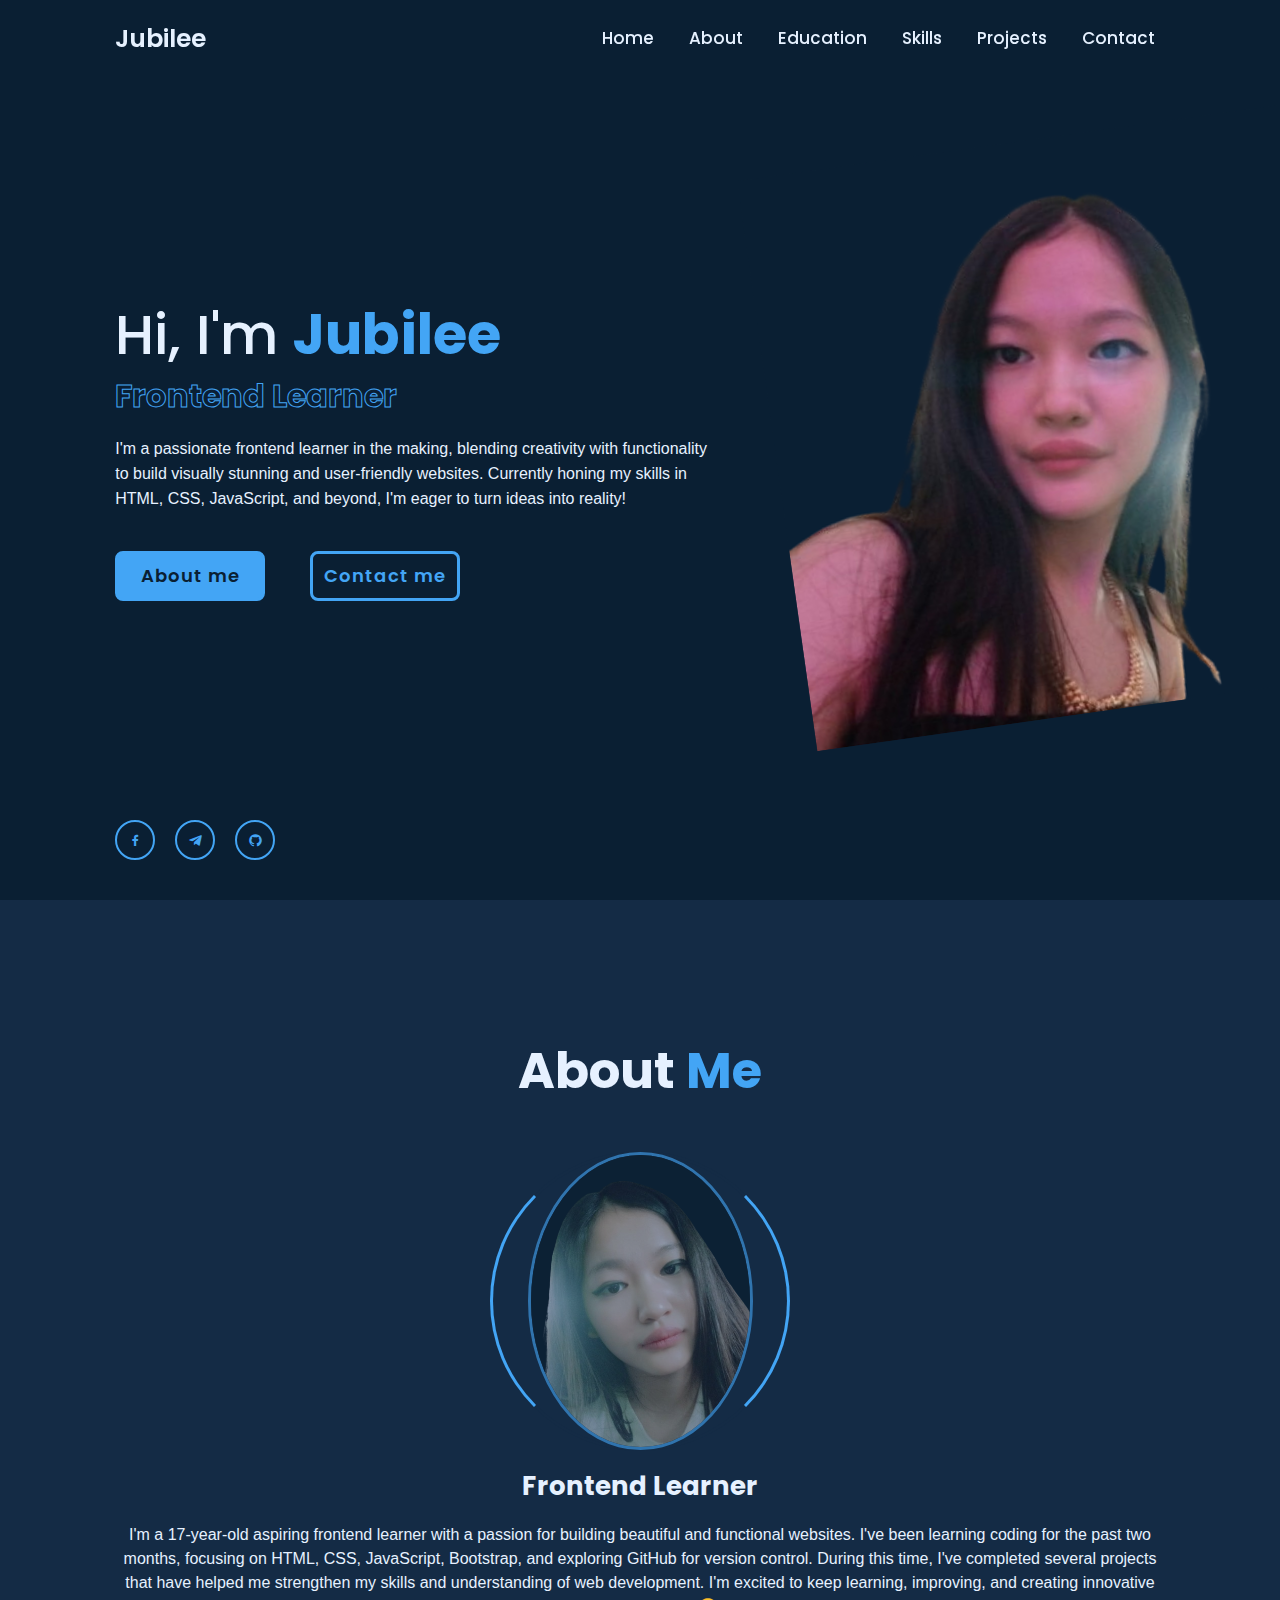
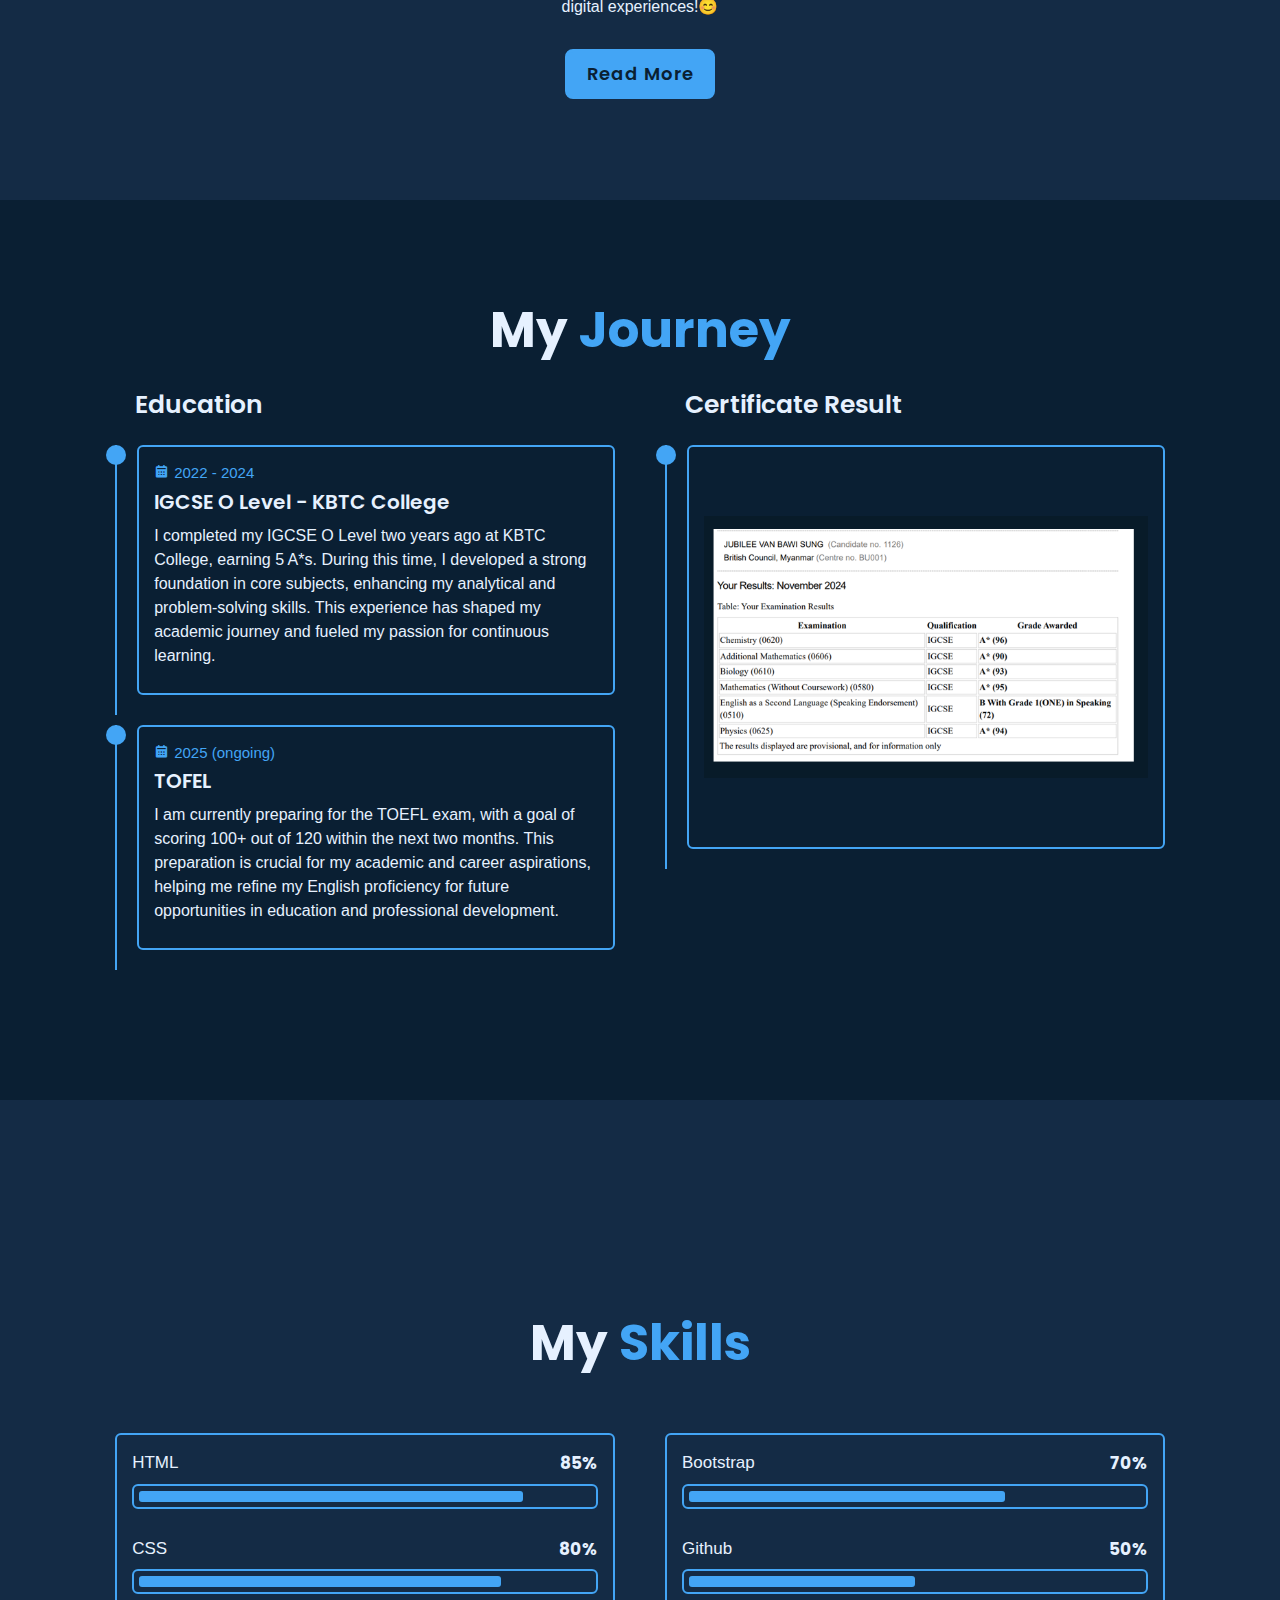
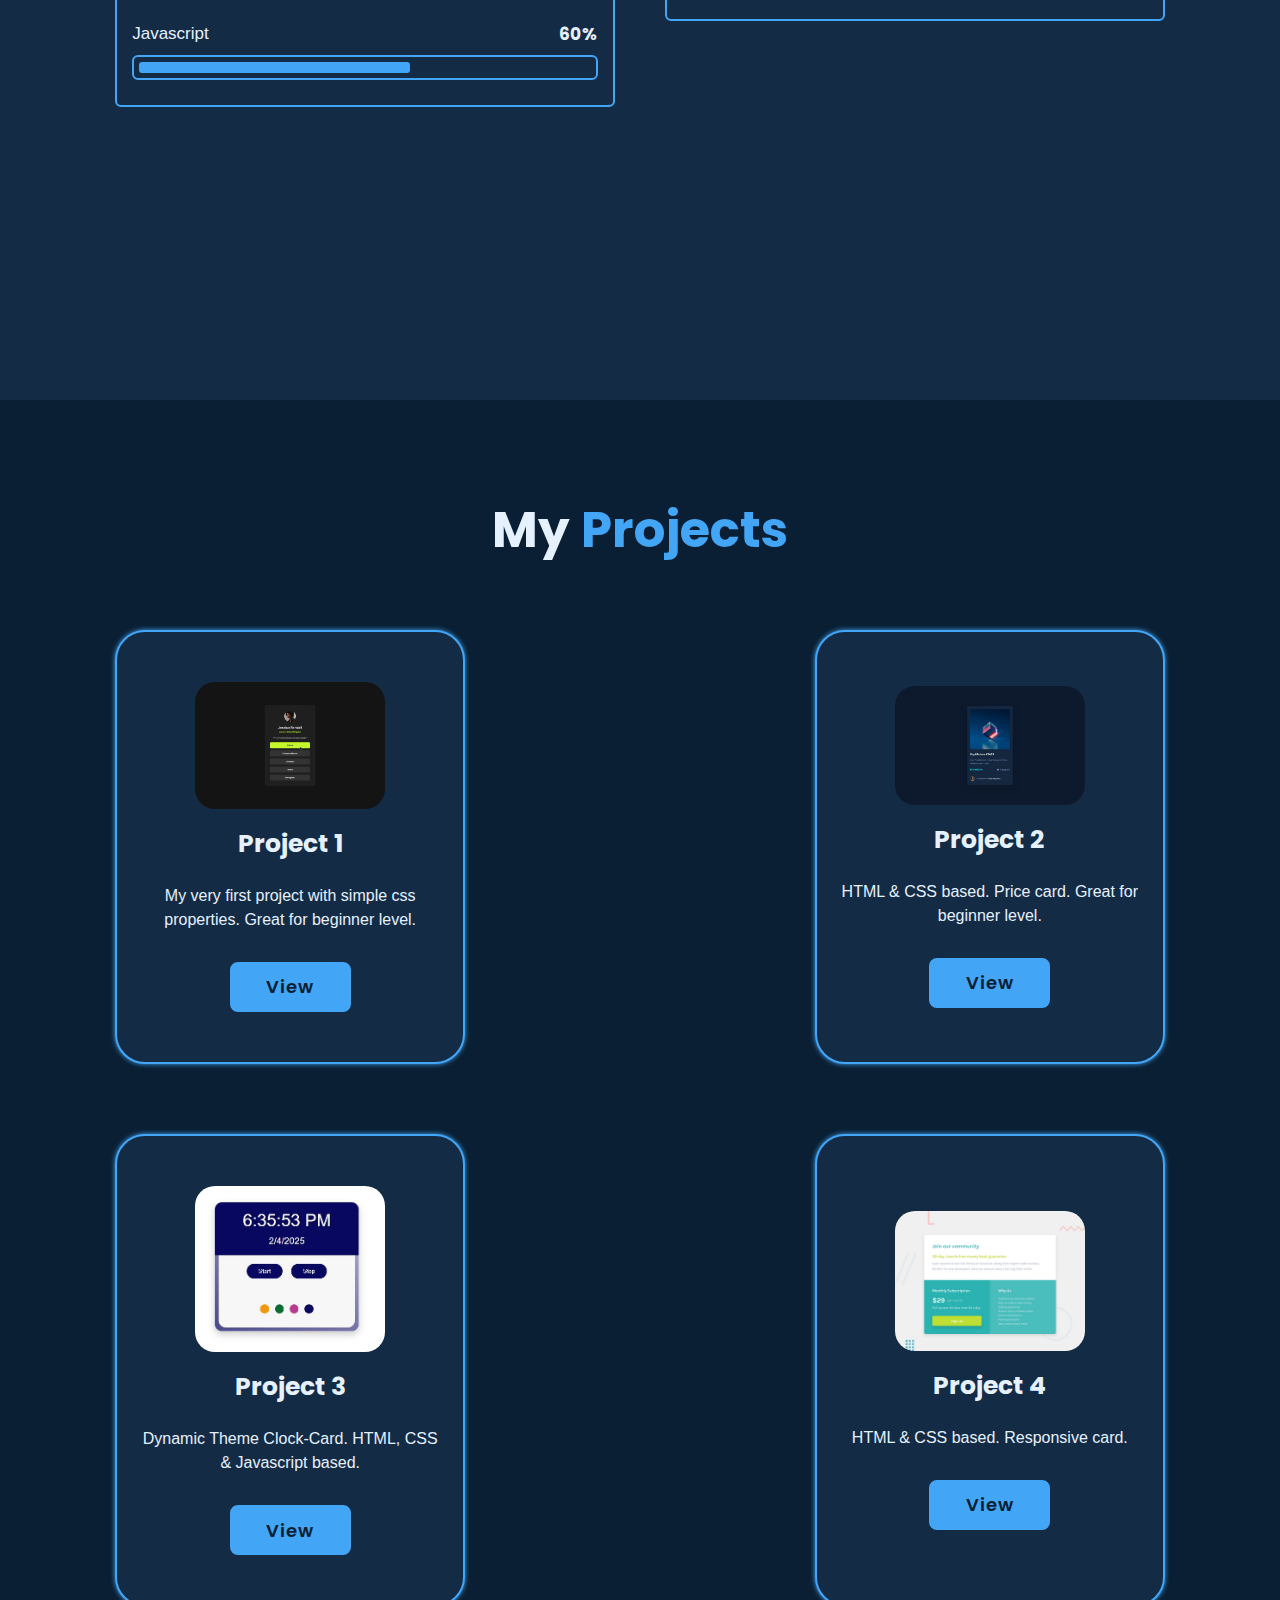
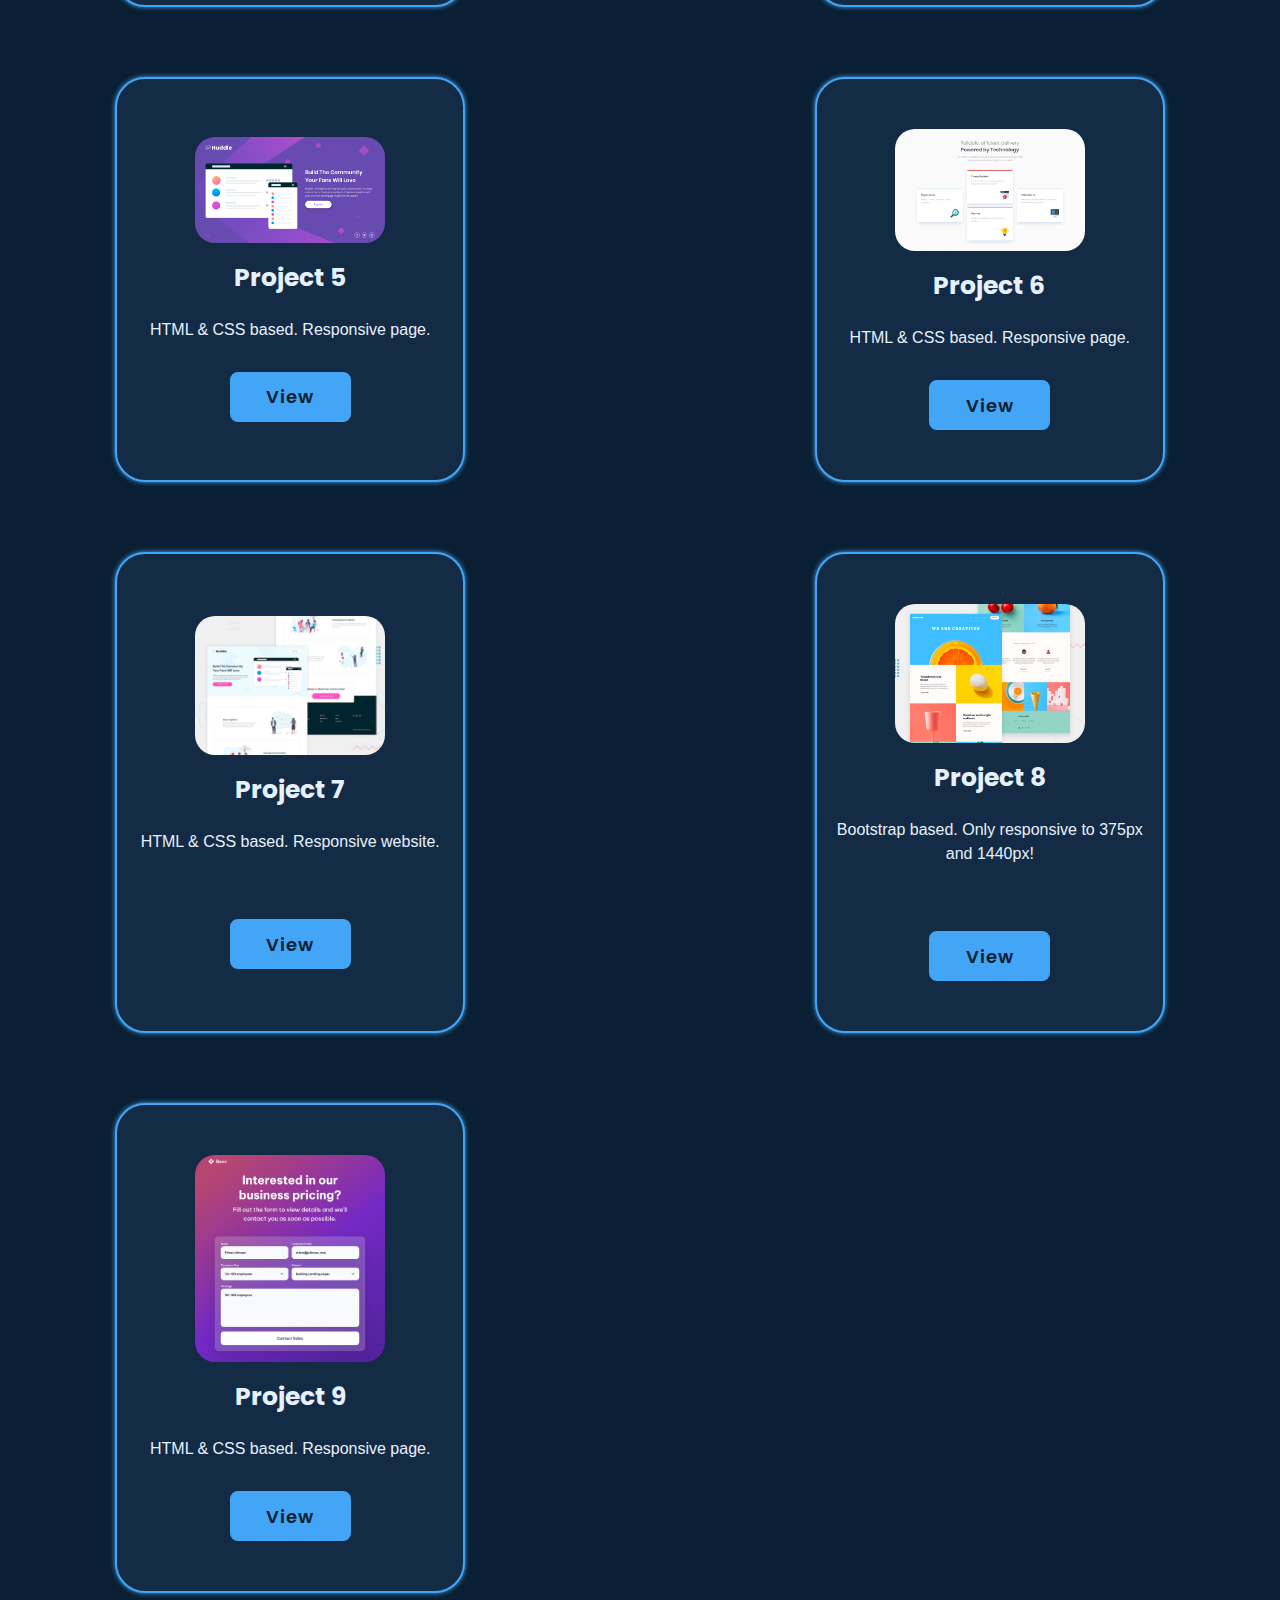
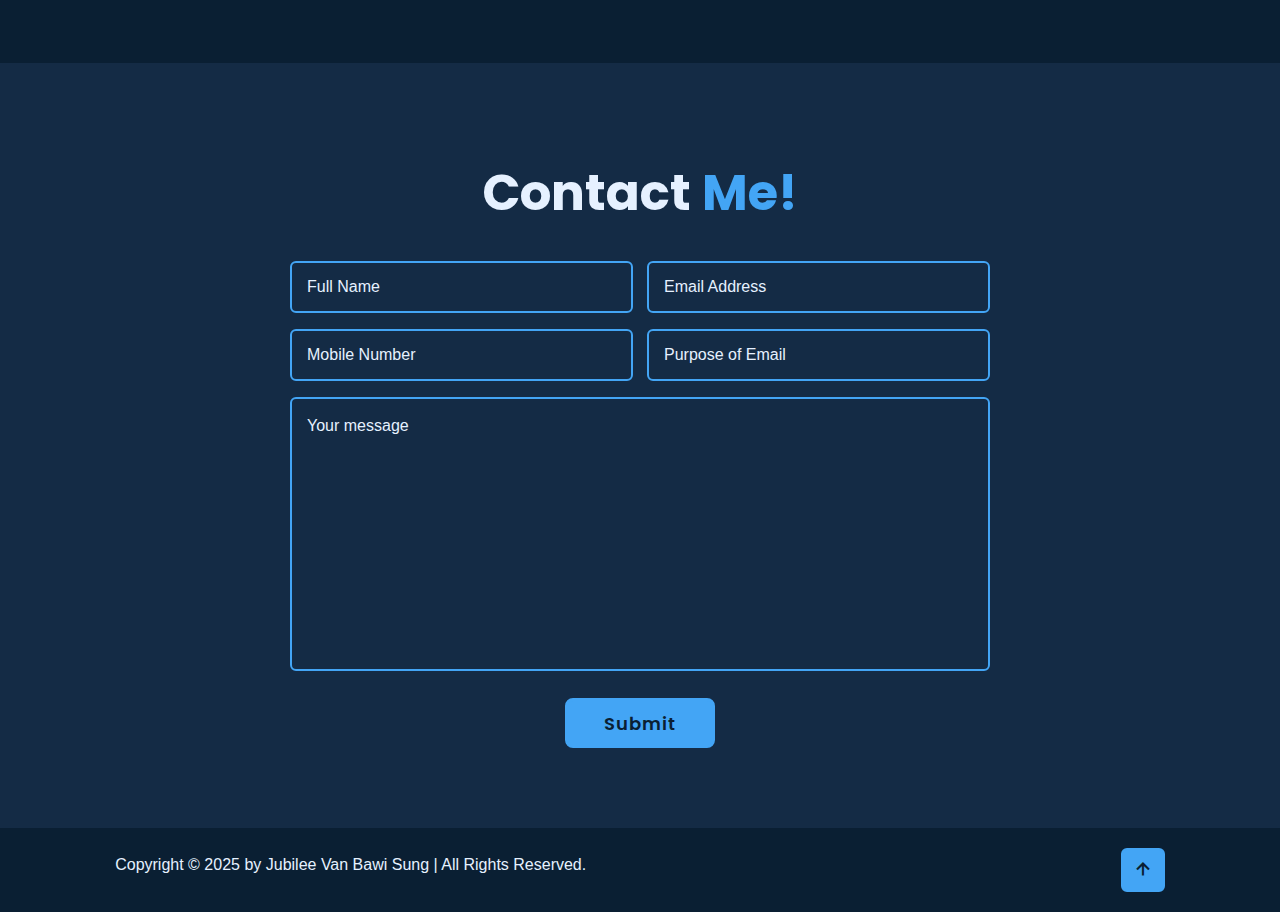
==== commit ee409e91: "change in scss" ====
--- a/index.html
+++ b/index.html
@@ -51,8 +51,6 @@
       <a href="/assets/images/imgs/telegram_scan-removebg-preview.png" target="_blank"><i class='bx bxl-telegram' ></i></a>
       <a href="https://github.com/Jubileeva/Assignments-MT-coding-" target="_blank"><i class='bx bxl-github'></i></a>
     </div>
-
-    <div class="home-imgHover"></div>
   </section>
 
   <!-- About section design-->
@@ -293,8 +291,8 @@
    </footer>
 
 
-  <script src="/My portfolio/assets/js/script.js"></script>
-  <script src="/My portfolio/assets/js/submit.js"></script>
+  <script src="assets/js/script.js"></script>
+  <script src="/assets/js/submit.js"></script>
   <!-- Bootstrap -->
   <script src="https://maxcdn.bootstrapcdn.com/bootstrap/4.5.2/js/bootstrap.bundle.min.js"></script>
 
--- a/assets/css/style.css
+++ b/assets/css/style.css
@@ -299,18 +299,6 @@
 }
 .home .home-icons a:hover::before {
   width: 100%;
-}
-.home .home-imgHover {
-  position: absolute;
-  top: 0;
-  right: 0;
-  width: 45%;
-  height: 100%;
-  background-color: transparent;
-  /*border: 2px solid red;*/
-  background: #0A1F33;
-  /*opacity: 0.45;*/
-  opacity: 0.2;
 }
 
 /* About design */
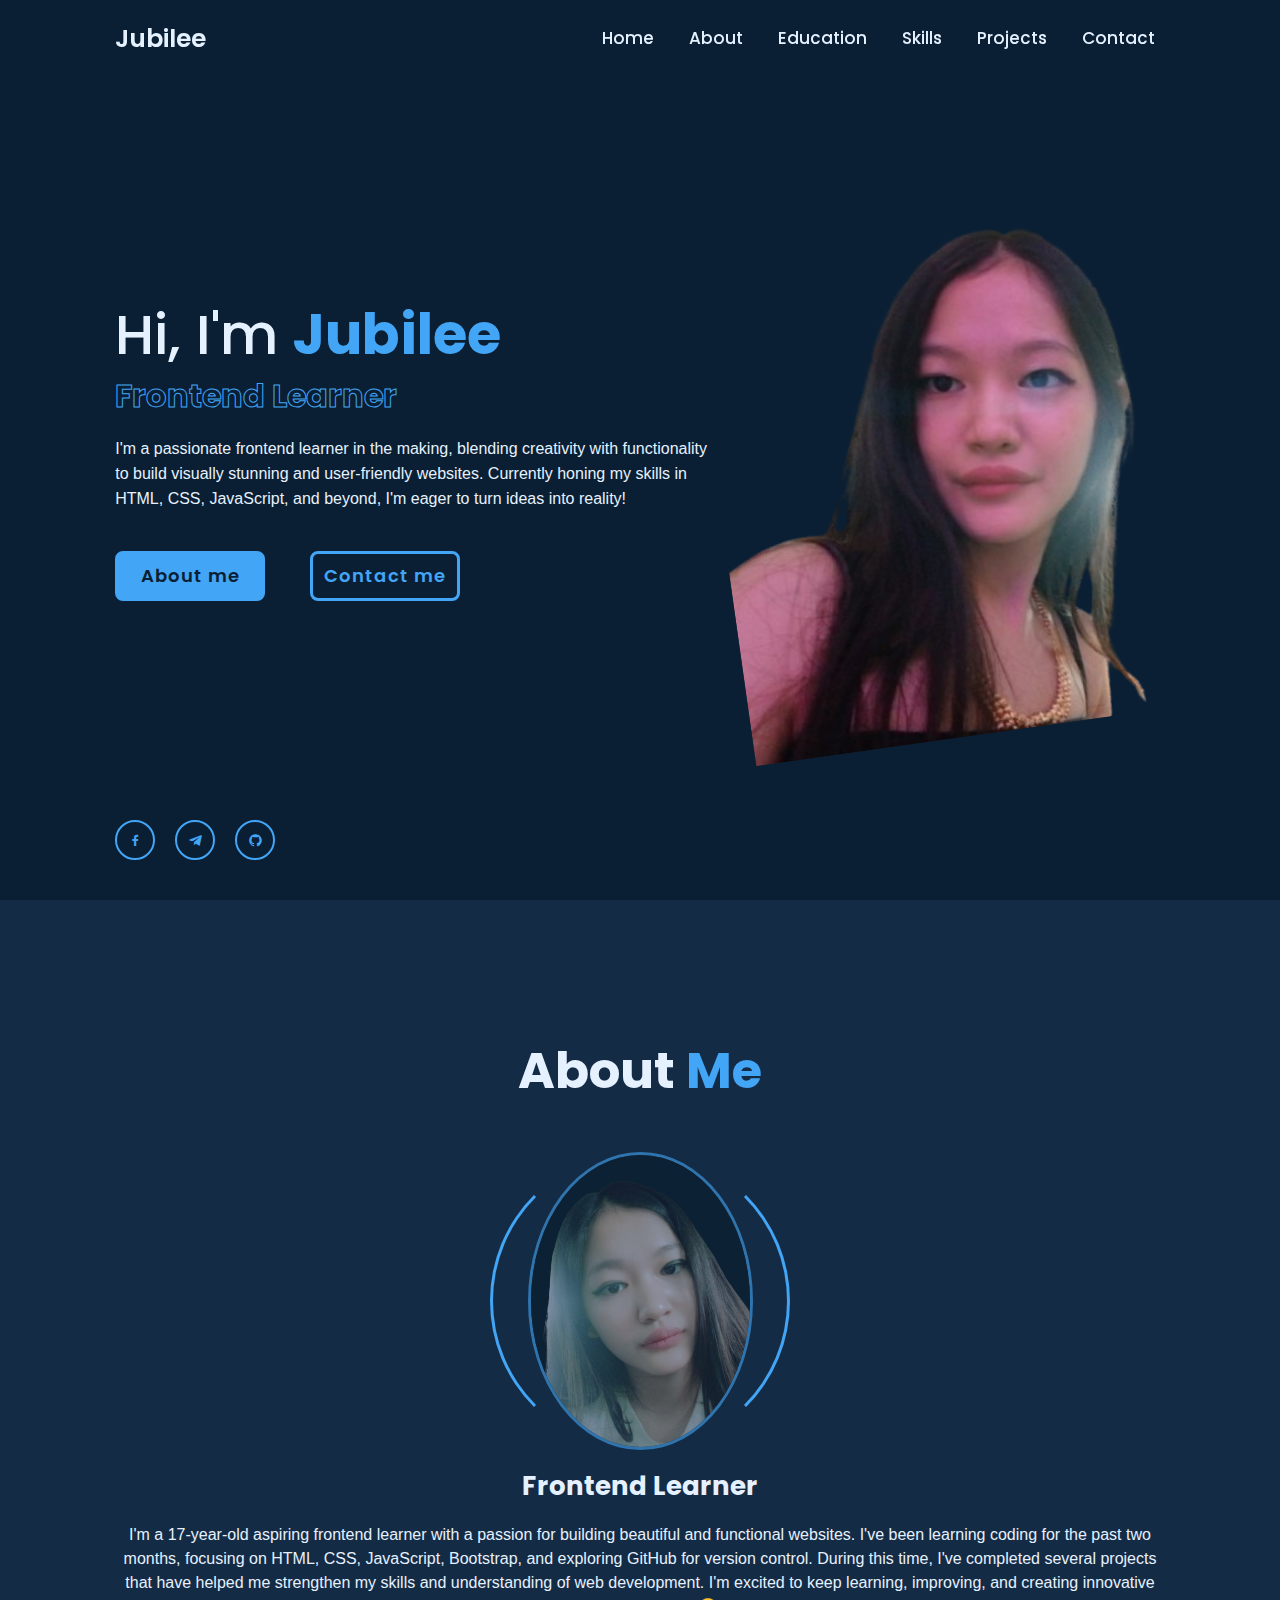
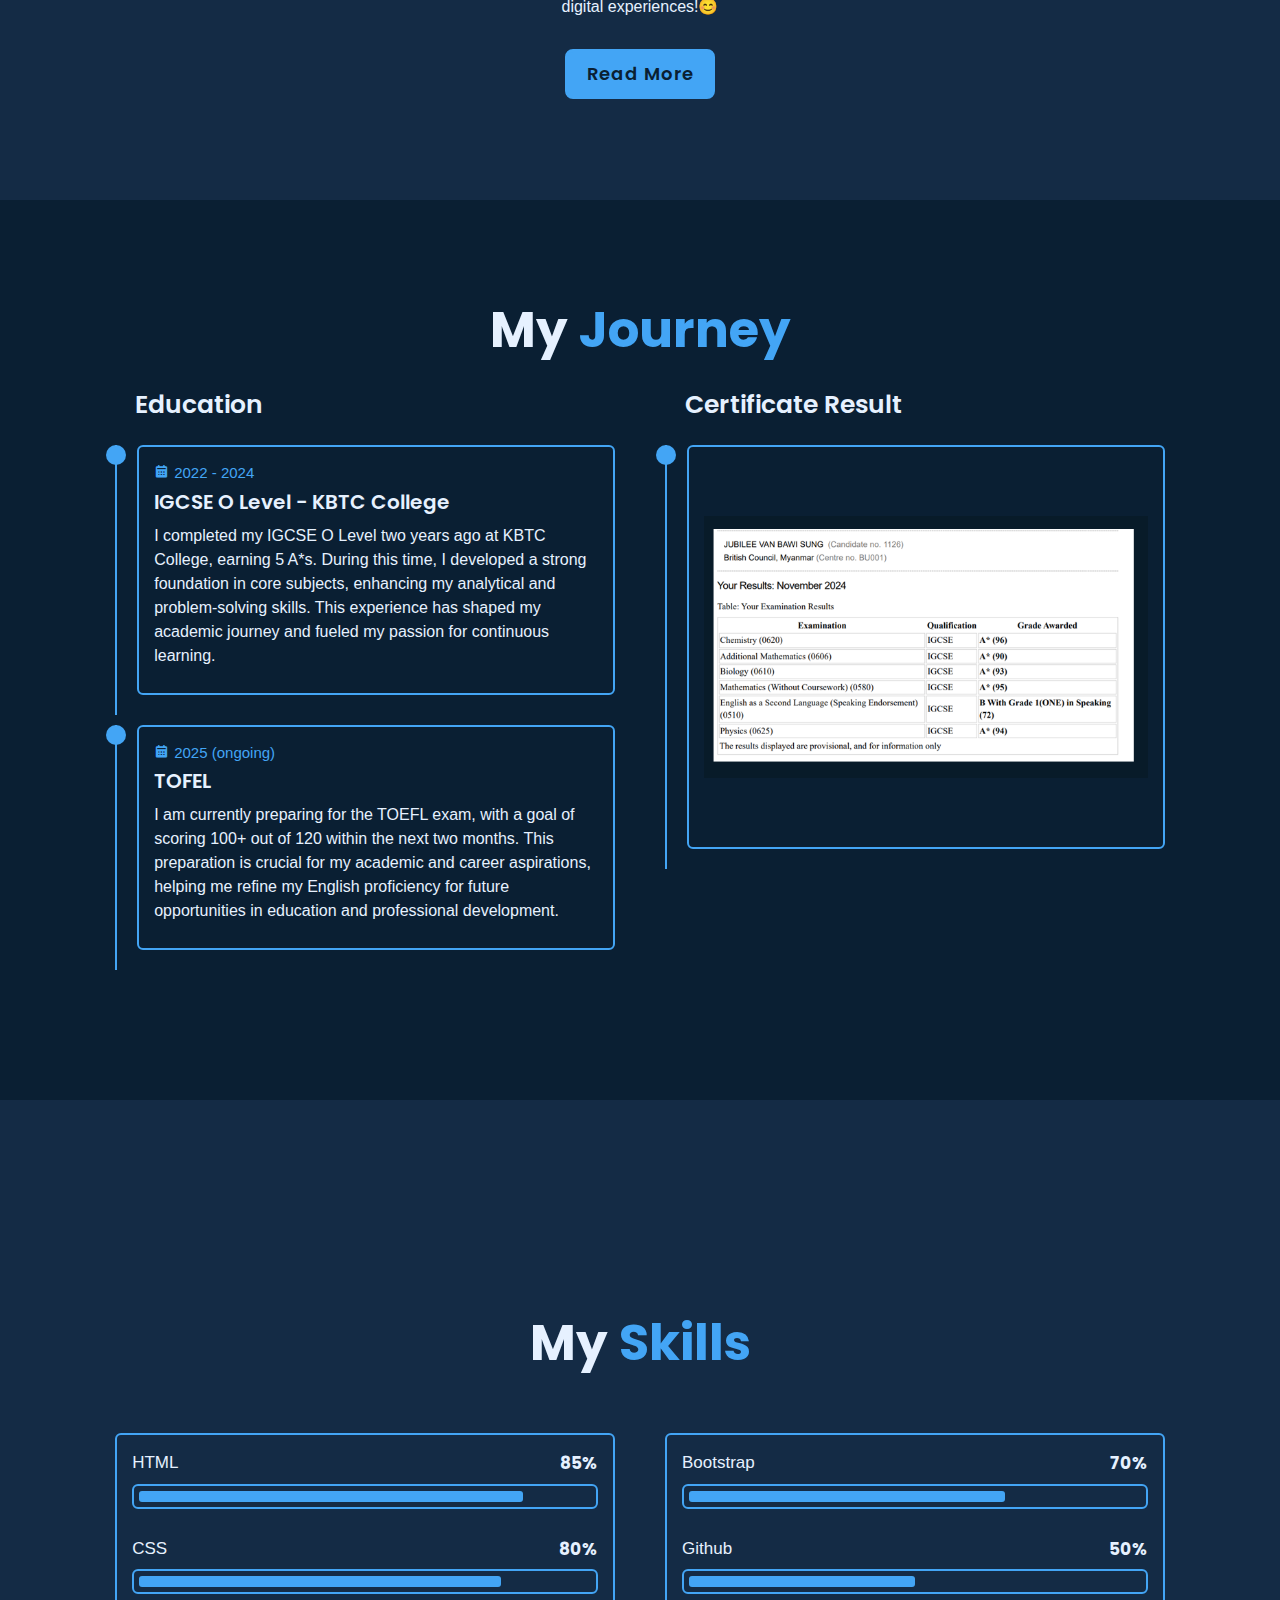
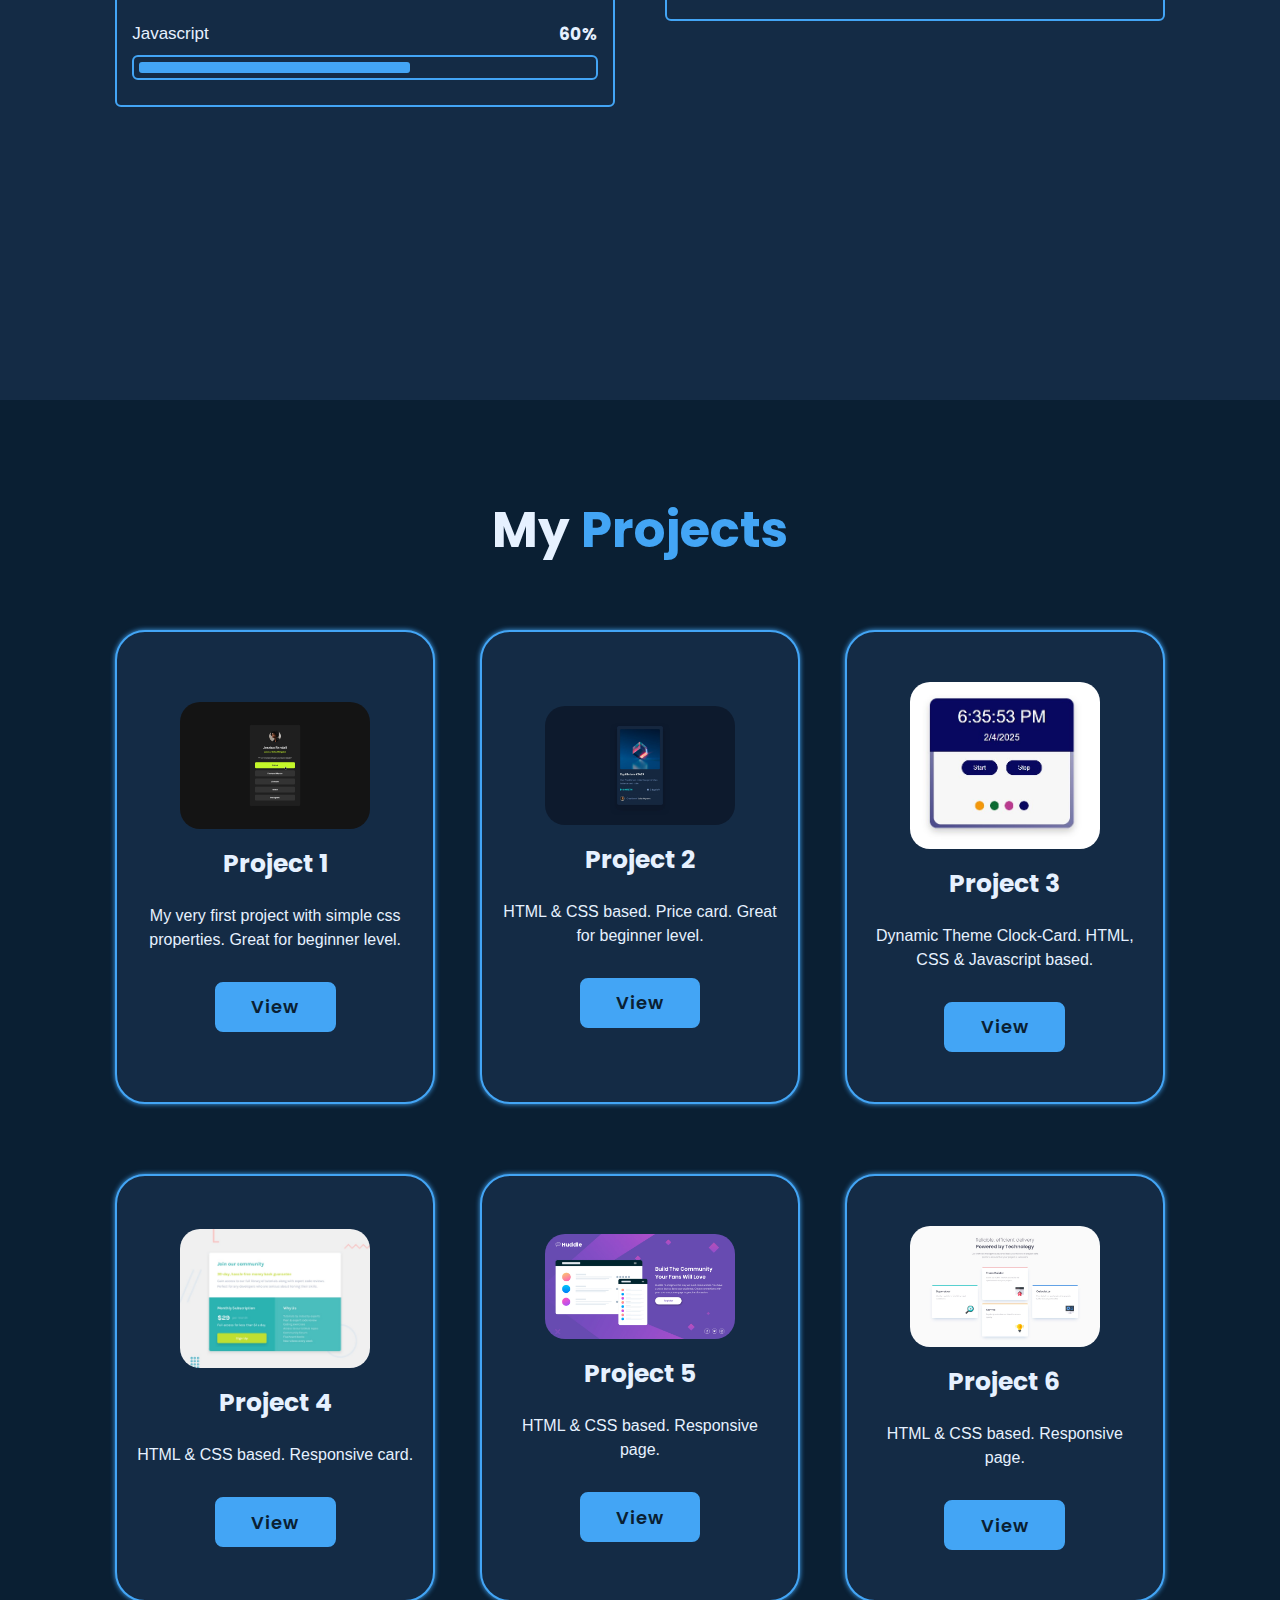
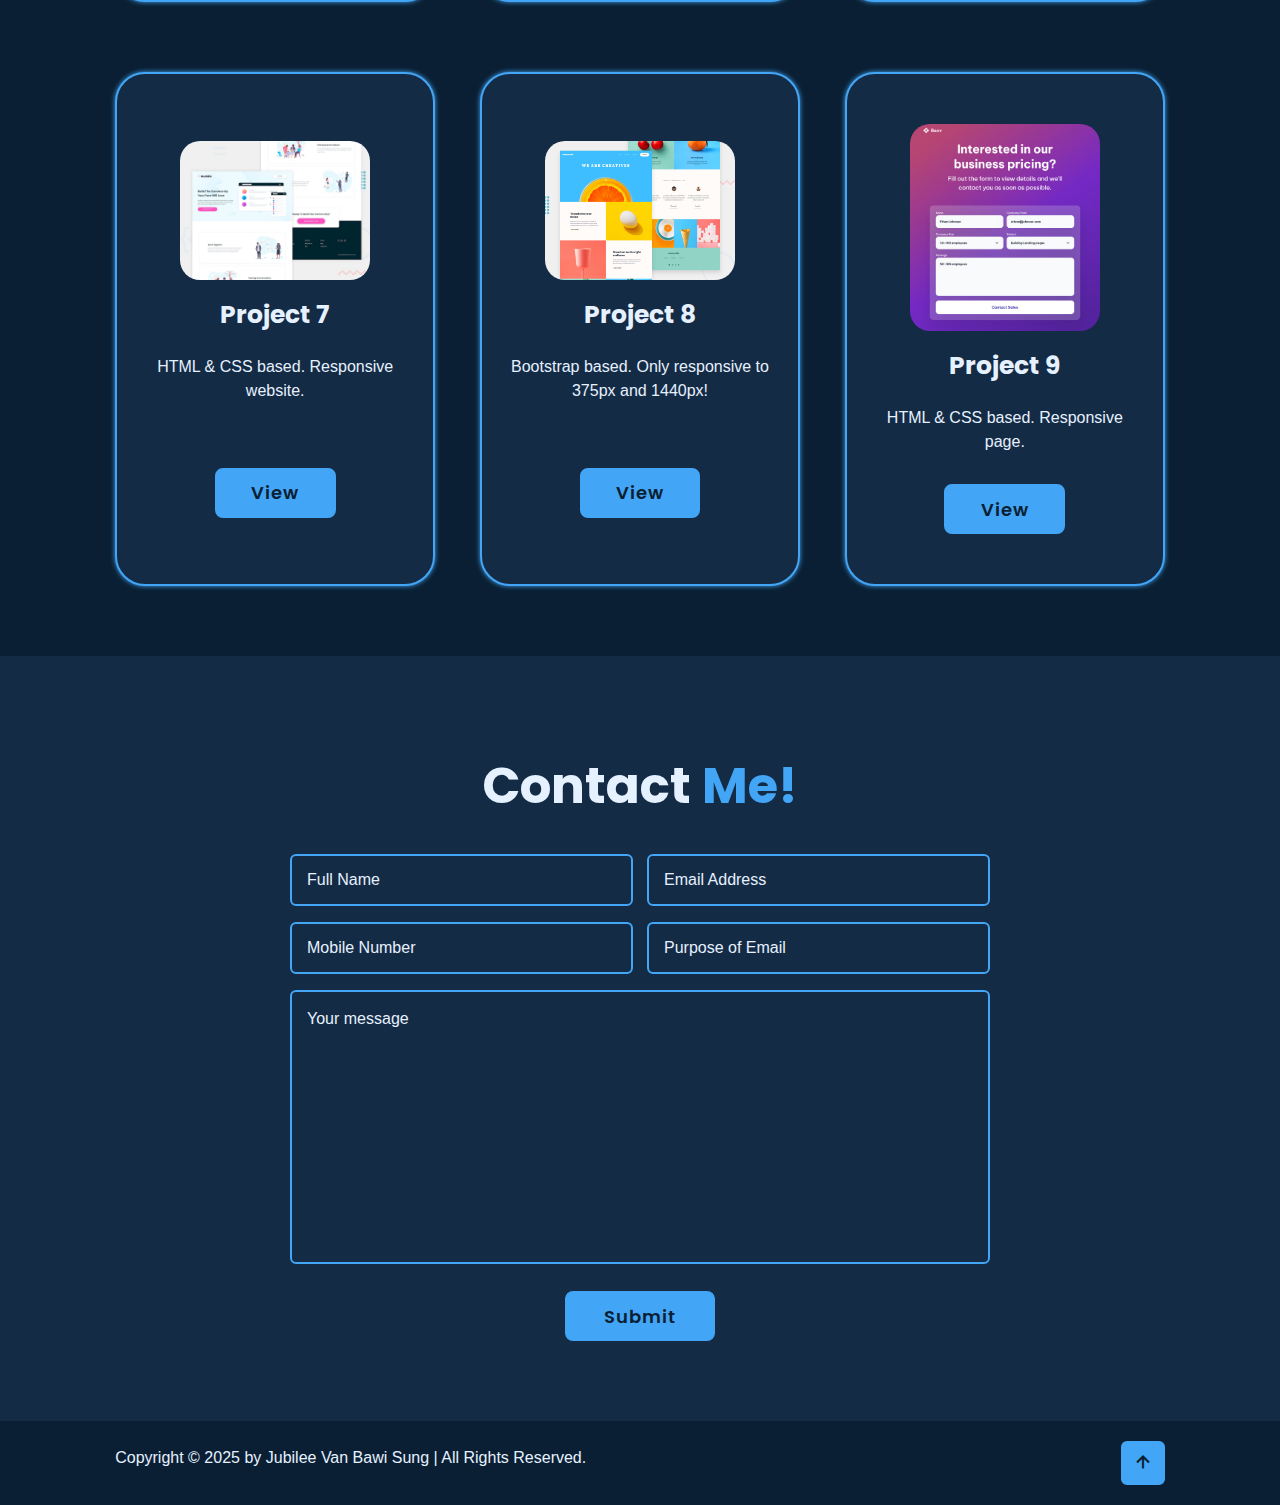
==== commit 0f4b76e9: "changes according to tutor's feedbacks" ====
--- a/index.html
+++ b/index.html
@@ -5,6 +5,7 @@
   <meta name="viewport" content="width=device-width, initial-scale=1.0">
   <title>Document</title>
   <link rel="stylesheet" href="https://maxcdn.bootstrapcdn.com/bootstrap/4.5.2/css/bootstrap.min.css">
+  <link rel="shortcut icon" href="/assets/images/logo-design.png" type="x-icon">
 
 <!-- Bootstrap -->
   <link rel="stylesheet" href="assets/css/style.css">
--- a/assets/css/style.css
+++ b/assets/css/style.css
@@ -748,11 +748,46 @@
 }
 
 /* BREAKPOINTS */
+@media (max-width: 1350px) {
+  .projects .projects-box .project-card {
+    max-width: 32rem;
+  }
+}
+@media (max-width: 1300px) {
+  .home {
+    background-image: url("/assets/images/imgs/img under 1300px.png");
+  }
+}
 @media (max-width: 1200px) {
   html {
     font-size: 55%;
   }
 }
+@media (max-width: 1180px) {
+  .projects .projects-box .project-card {
+    max-width: 31rem;
+  }
+}
+@media (max-width: 1140px) {
+  .projects .projects-box .project-card {
+    max-width: 30rem;
+    gap: 2rem;
+  }
+}
+@media (max-width: 1160px) {
+  .home {
+    background-image: url("/assets/images/imgs/img-under-1160px.png");
+    background-repeat: no-repeat;
+  }
+}
+@media (max-width: 1024px) {
+  .home {
+    background-image: url("/assets/images/imgs/img-under-1025px.png");
+  }
+  .home .home-content {
+    max-width: 60rem;
+  }
+}
 @media (max-width: 992px) {
   .header {
     padding: 2rem 4%;
@@ -765,6 +800,47 @@
   }
   .footer {
     padding: 2rem 4%;
+  }
+}
+@media (max-width: 960px) {
+  .home {
+    background-image: url("/assets/images/imgs/img-under-960px.png");
+  }
+}
+@media (max-width: 940px) {
+  .home {
+    background-image: url("/assets/images/imgs/img-under-930px.png");
+  }
+  .home .home-content {
+    max-width: 50rem;
+  }
+}
+@media (max-width: 900px) {
+  .home {
+    background-image: url("/assets/images/imgs/img-under-900px.png");
+  }
+}
+@media (max-width: 890px) {
+  .projects .projects-box .project-card {
+    max-width: 28rem;
+  }
+}
+@media (max-width: 840px) {
+  .projects .projects-box {
+    justify-content: center;
+    gap: 5rem;
+    row-gap: 7rem;
+  }
+  .projects .projects-box .project-card {
+    max-width: 35rem;
+  }
+}
+@media (max-width: 800px) {
+  .home {
+    background-image: none;
+  }
+  .home .home-content {
+    max-width: 100%;
   }
 }
 @media (max-width: 768px) {
